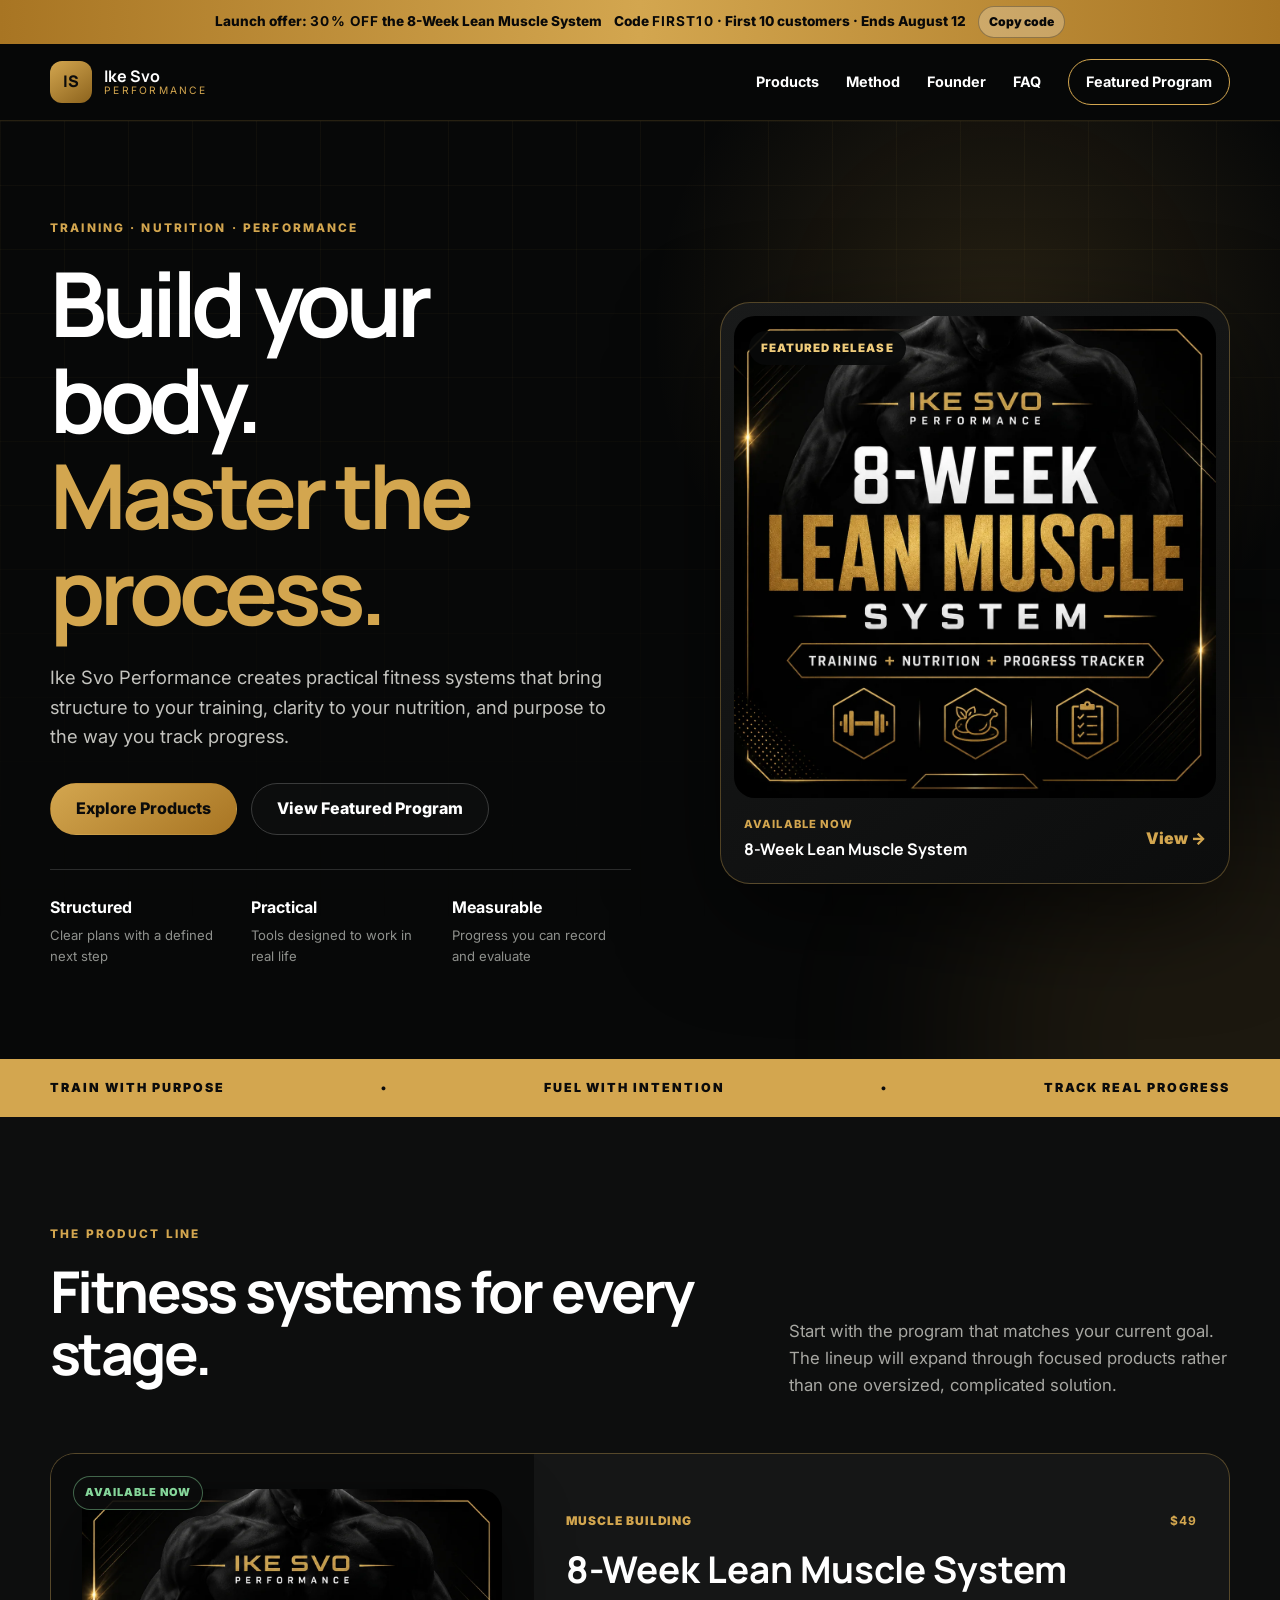
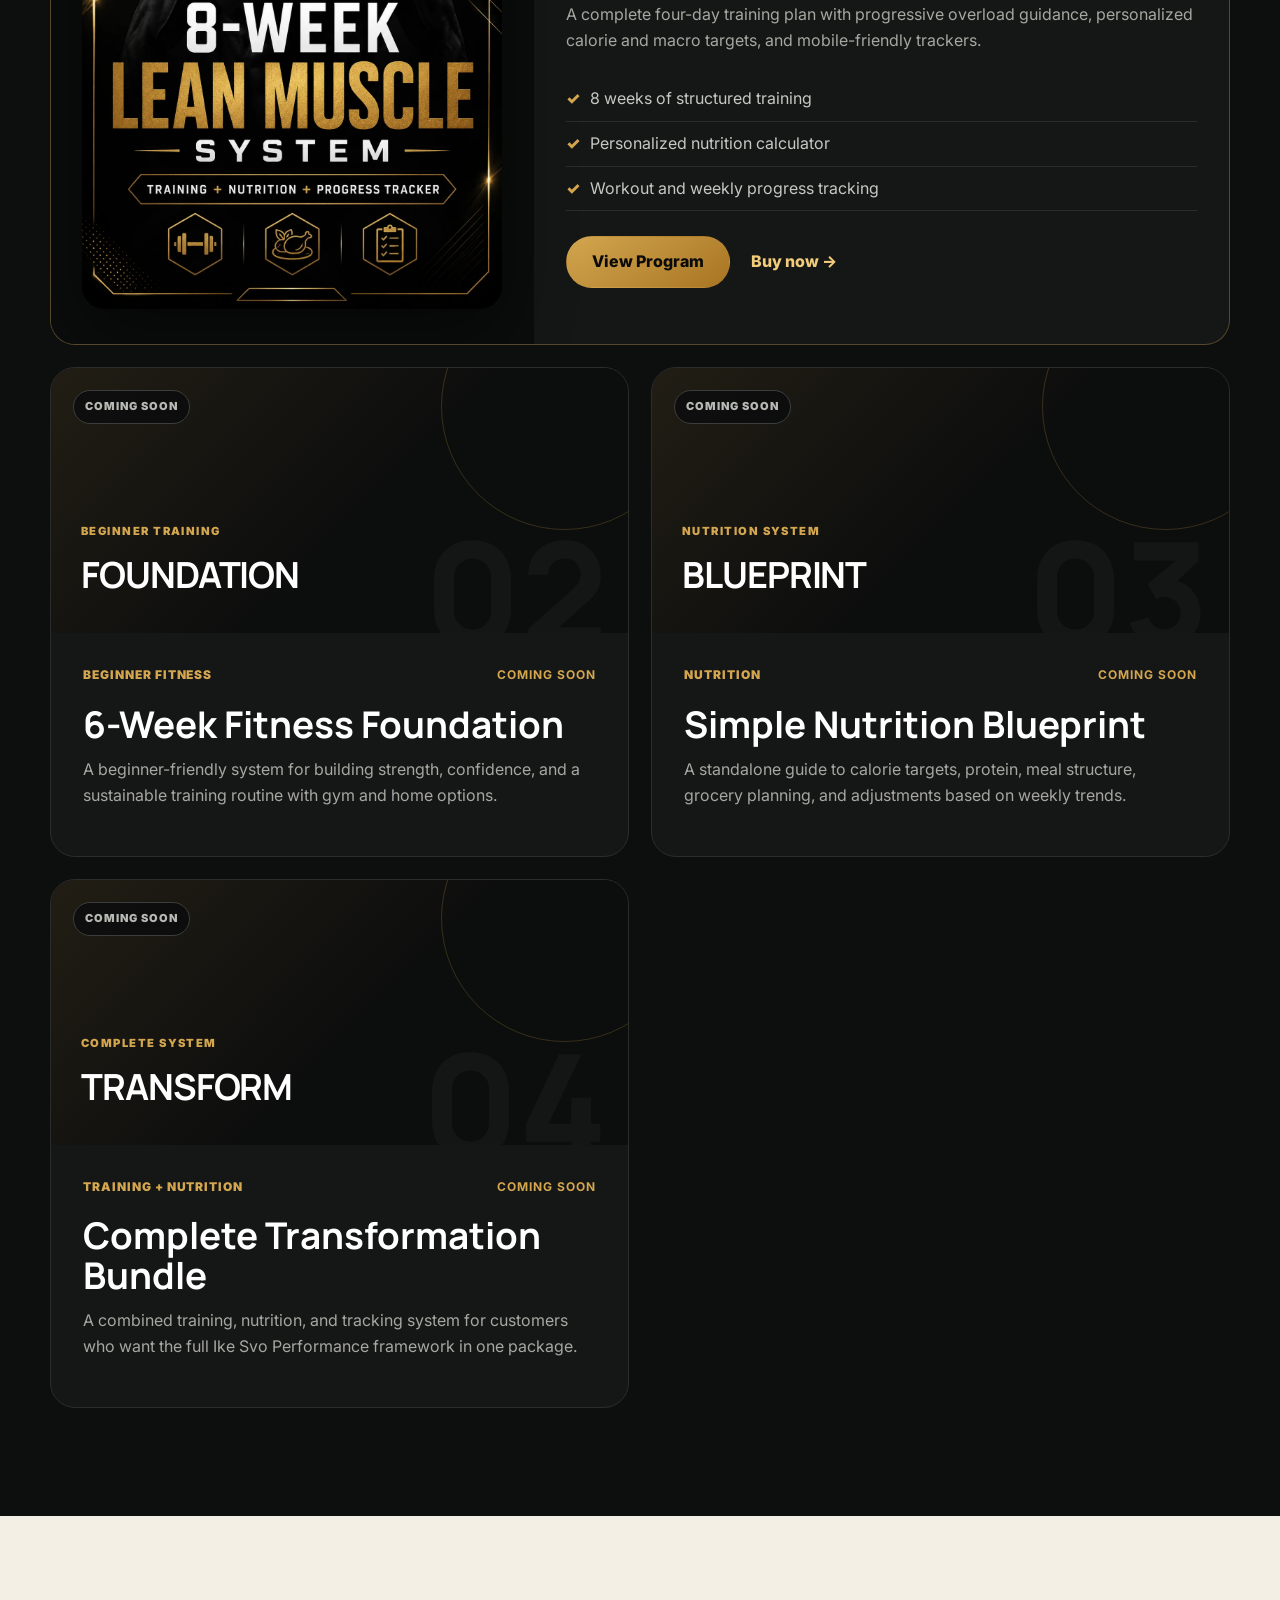
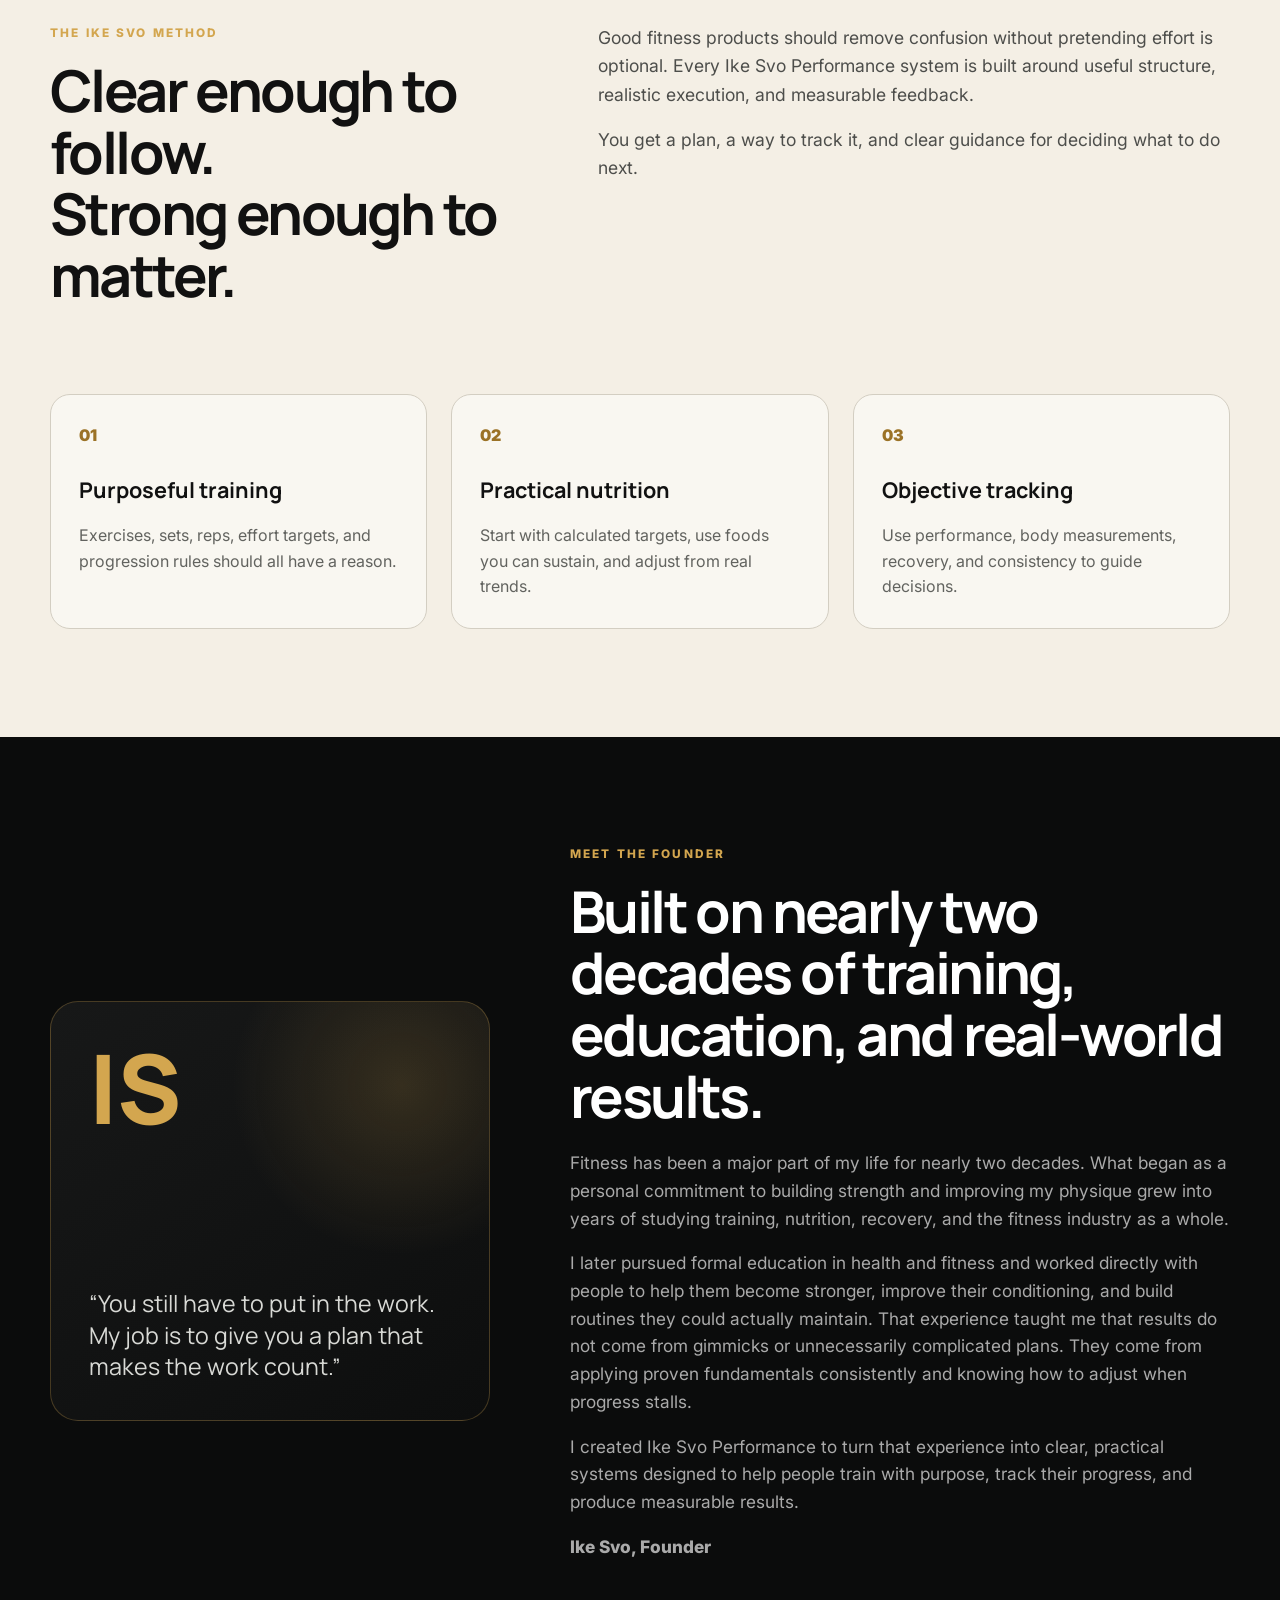
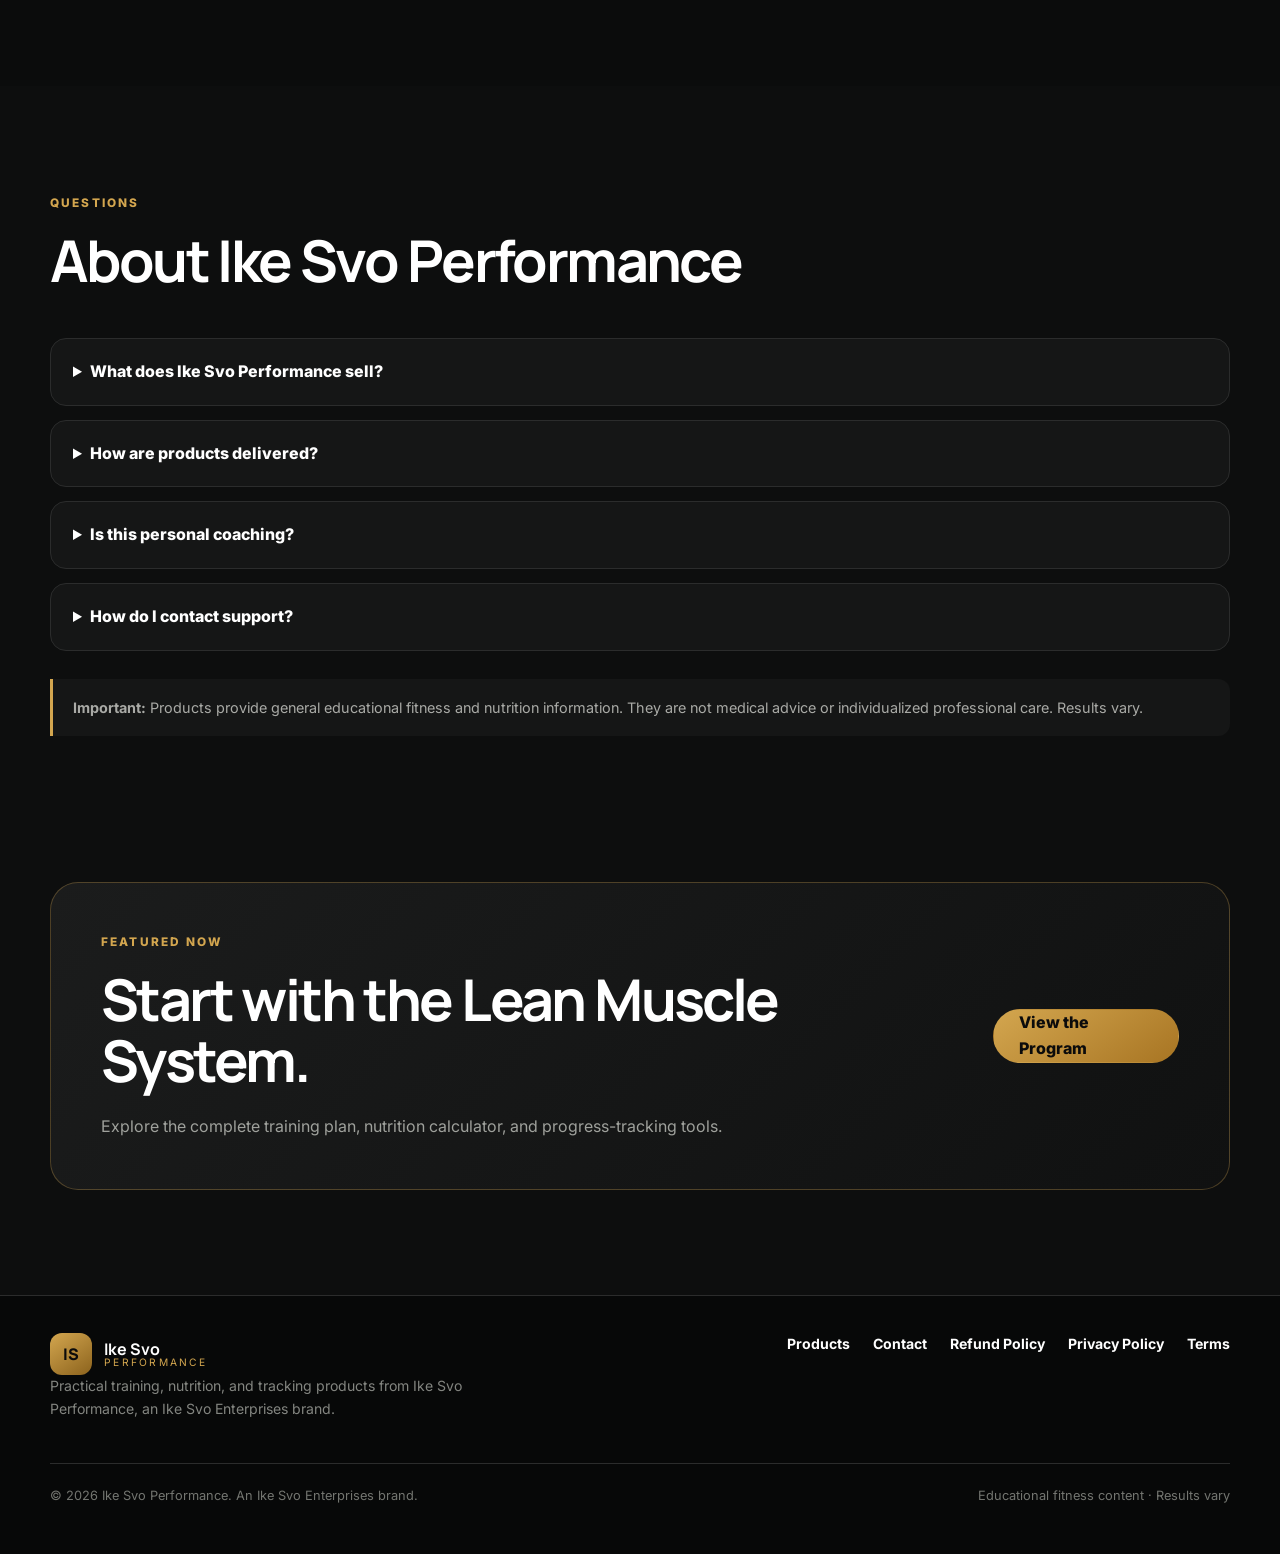
==== brand-home.html @ b80d32e5 "Fix brand homepage routing" ====
<!DOCTYPE html>
<html lang="en">
<head>
  <meta charset="UTF-8">
  <meta name="viewport" content="width=device-width, initial-scale=1.0">
  <meta name="description" content="Ike Svo Performance creates clear, practical fitness systems for training, nutrition, and measurable progress.">
  <title>Ike Svo Performance | Training, Nutrition & Progress Systems</title>
  <link rel="preconnect" href="https://fonts.googleapis.com">
  <link rel="preconnect" href="https://fonts.gstatic.com" crossorigin>
  <link href="https://fonts.googleapis.com/css2?family=Inter:wght@400;500;600;700;800&family=Manrope:wght@600;700;800&display=swap" rel="stylesheet">
  <link rel="stylesheet" href="styles.css">
</head>
<body>
  <div class="launch-bar">
    <div class="container launch-inner">
      <span>Launch offer: <strong>30% OFF</strong> the 8-Week Lean Muscle System</span>
      <span>Code <strong>FIRST10</strong> · First 10 customers · Ends August 12</span>
      <button class="copy-code" data-copy-code="FIRST10" type="button">Copy code</button>
    </div>
  </div>

  <header class="site-header">
    <div class="container nav-wrap">
      <a class="brand" href="#top" aria-label="Ike Svo Performance home">
        <span class="brand-mark">IS</span>
        <span><strong>Ike Svo</strong><small>PERFORMANCE</small></span>
      </a>
      <button class="menu-toggle" aria-label="Open menu" aria-expanded="false">☰</button>
      <nav class="nav-links">
        <a href="#products">Products</a>
        <a href="#method">Method</a>
        <a href="#founder">Founder</a>
        <a href="#faq">FAQ</a>
        <a class="nav-cta" href="lean-muscle.html">Featured Program</a>
      </nav>
    </div>
  </header>

  <main id="top">
    <section class="brand-hero">
      <div class="hero-grid-bg"></div>
      <div class="container brand-hero-grid">
        <div class="brand-hero-copy">
          <div class="eyebrow">Training · Nutrition · Performance</div>
          <h1>Build your body.<br><span>Master the process.</span></h1>
          <p class="hero-text">
            Ike Svo Performance creates practical fitness systems that bring structure to your
            training, clarity to your nutrition, and purpose to the way you track progress.
          </p>
          <div class="hero-actions">
            <a class="button button-gold" href="#products">Explore Products</a>
            <a class="button button-outline" href="lean-muscle.html">View Featured Program</a>
          </div>
          <div class="brand-values">
            <div><strong>Structured</strong><span>Clear plans with a defined next step</span></div>
            <div><strong>Practical</strong><span>Tools designed to work in real life</span></div>
            <div><strong>Measurable</strong><span>Progress you can record and evaluate</span></div>
          </div>
        </div>

        <a class="featured-visual" href="lean-muscle.html" aria-label="View the 8-Week Lean Muscle System">
          <div class="featured-label">Featured release</div>
          <img src="product-cover.webp" alt="8-Week Lean Muscle System product cover">
          <div class="featured-visual-footer">
            <div>
              <small>Available now</small>
              <strong>8-Week Lean Muscle System</strong>
            </div>
            <span>View →</span>
          </div>
        </a>
      </div>
    </section>

    <section class="ticker" aria-label="Brand focus">
      <div class="container ticker-inner">
        <span>TRAIN WITH PURPOSE</span><span>•</span><span>FUEL WITH INTENTION</span><span>•</span>
        <span>TRACK REAL PROGRESS</span>
      </div>
    </section>

    <section class="section home-products" id="products">
      <div class="container">
        <div class="section-heading home-heading">
          <div>
            <div class="eyebrow">The product line</div>
            <h2>Fitness systems for every stage.</h2>
          </div>
          <p>
            Start with the program that matches your current goal. The lineup will expand through
            focused products rather than one oversized, complicated solution.
          </p>
        </div>

        <div class="store-grid">
          <article class="store-card store-card-featured">
            <div class="store-image-wrap">
              <span class="status-badge available">Available now</span>
              <img src="product-cover.webp" alt="8-Week Lean Muscle System cover">
            </div>
            <div class="store-card-body">
              <div class="store-meta"><span>Muscle building</span><strong>$49</strong></div>
              <h3>8-Week Lean Muscle System</h3>
              <p>
                A complete four-day training plan with progressive overload guidance,
                personalized calorie and macro targets, and mobile-friendly trackers.
              </p>
              <ul class="store-list">
                <li>8 weeks of structured training</li>
                <li>Personalized nutrition calculator</li>
                <li>Workout and weekly progress tracking</li>
              </ul>
              <div class="store-actions">
                <a class="button button-gold" href="lean-muscle.html">View Program</a>
                <a class="text-link" href="https://payhip.com/b/Aejir" target="_blank" rel="noopener">Buy now →</a>
              </div>
            </div>
          </article>

          <article class="store-card">
            <div class="coming-visual">
              <span class="status-badge">Coming soon</span>
              <span class="product-number">02</span>
              <div><small>Beginner training</small><strong>FOUNDATION</strong></div>
            </div>
            <div class="store-card-body">
              <div class="store-meta"><span>Beginner fitness</span><strong>Coming soon</strong></div>
              <h3>6-Week Fitness Foundation</h3>
              <p>
                A beginner-friendly system for building strength, confidence, and a sustainable
                training routine with gym and home options.
              </p>
            </div>
          </article>

          <article class="store-card">
            <div class="coming-visual">
              <span class="status-badge">Coming soon</span>
              <span class="product-number">03</span>
              <div><small>Nutrition system</small><strong>BLUEPRINT</strong></div>
            </div>
            <div class="store-card-body">
              <div class="store-meta"><span>Nutrition</span><strong>Coming soon</strong></div>
              <h3>Simple Nutrition Blueprint</h3>
              <p>
                A standalone guide to calorie targets, protein, meal structure, grocery planning,
                and adjustments based on weekly trends.
              </p>
            </div>
          </article>

          <article class="store-card">
            <div class="coming-visual">
              <span class="status-badge">Coming soon</span>
              <span class="product-number">04</span>
              <div><small>Complete system</small><strong>TRANSFORM</strong></div>
            </div>
            <div class="store-card-body">
              <div class="store-meta"><span>Training + nutrition</span><strong>Coming soon</strong></div>
              <h3>Complete Transformation Bundle</h3>
              <p>
                A combined training, nutrition, and tracking system for customers who want the
                full Ike Svo Performance framework in one package.
              </p>
            </div>
          </article>
        </div>
      </div>
    </section>

    <section class="section home-feature" id="method">
      <div class="container">
        <div class="two-column">
          <div>
            <div class="eyebrow">The Ike Svo method</div>
            <h2>Clear enough to follow.<br>Strong enough to matter.</h2>
          </div>
          <div class="approach-copy">
            <p>
              Good fitness products should remove confusion without pretending effort is optional.
              Every Ike Svo Performance system is built around useful structure, realistic execution,
              and measurable feedback.
            </p>
            <p>
              You get a plan, a way to track it, and clear guidance for deciding what to do next.
            </p>
          </div>
        </div>

        <div class="pillars-grid">
          <article>
            <span>01</span>
            <h3>Purposeful training</h3>
            <p>Exercises, sets, reps, effort targets, and progression rules should all have a reason.</p>
          </article>
          <article>
            <span>02</span>
            <h3>Practical nutrition</h3>
            <p>Start with calculated targets, use foods you can sustain, and adjust from real trends.</p>
          </article>
          <article>
            <span>03</span>
            <h3>Objective tracking</h3>
            <p>Use performance, body measurements, recovery, and consistency to guide decisions.</p>
          </article>
        </div>
      </div>
    </section>

    <section class="section founder-section" id="founder">
      <div class="container founder-grid">
        <div class="founder-card">
          <div class="founder-monogram">IS</div>
          <blockquote>“You still have to put in the work. My job is to give you a plan that makes the work count.”</blockquote>
        </div>
        <div class="founder-copy">
          <div class="eyebrow">Meet the founder</div>
          <h2>Built on nearly two decades of training, education, and real-world results.</h2>
          <p>
            Fitness has been a major part of my life for nearly two decades. What began as a personal
            commitment to building strength and improving my physique grew into years of studying training,
            nutrition, recovery, and the fitness industry as a whole.
          </p>
          <p>
            I later pursued formal education in health and fitness and worked directly with people to help
            them become stronger, improve their conditioning, and build routines they could actually maintain.
            That experience taught me that results do not come from gimmicks or unnecessarily complicated plans.
            They come from applying proven fundamentals consistently and knowing how to adjust when progress stalls.
          </p>
          <p>
            I created Ike Svo Performance to turn that experience into clear, practical systems designed to
            help people train with purpose, track their progress, and produce measurable results.
          </p>
          <p class="founder-signoff">Ike Svo, Founder</p>
        </div>
      </div>
    </section>

    <section class="section faq-section" id="faq">
      <div class="container">
        <div class="section-heading">
          <div class="eyebrow">Questions</div>
          <h2>About Ike Svo Performance</h2>
        </div>
        <div class="faq-list">
          <details>
            <summary>What does Ike Svo Performance sell?</summary>
            <p>Self-guided digital fitness products focused on resistance training, nutrition organization, and progress tracking. The 8-Week Lean Muscle System is the first available release.</p>
          </details>
          <details>
            <summary>How are products delivered?</summary>
            <p>Available products are purchased and delivered digitally through Payhip. Download access appears after checkout and is also sent to the email used for the order.</p>
          </details>
          <details>
            <summary>Is this personal coaching?</summary>
            <p>No. Products are self-guided educational resources and do not include individualized coaching, medical care, physical therapy, or dietetic services.</p>
          </details>
          <details>
            <summary>How do I contact support?</summary>
            <p>Email <a href="mailto:hello@ikesvoenterprises.com">hello@ikesvoenterprises.com</a> and include your order email when asking about a purchase.</p>
          </details>
        </div>
        <div class="disclaimer">
          <strong>Important:</strong> Products provide general educational fitness and nutrition information.
          They are not medical advice or individualized professional care. Results vary.
        </div>
      </div>
    </section>

    <section class="cta-section">
      <div class="container cta-card">
        <div>
          <div class="eyebrow">Featured now</div>
          <h2>Start with the Lean Muscle System.</h2>
          <p>Explore the complete training plan, nutrition calculator, and progress-tracking tools.</p>
        </div>
        <a class="button button-gold" href="lean-muscle.html">View the Program</a>
      </div>
    </section>
  </main>

  <footer>
    <div class="container">
      <div class="footer-top">
        <div>
          <a class="brand" href="#top">
            <span class="brand-mark">IS</span>
            <span><strong>Ike Svo</strong><small>PERFORMANCE</small></span>
          </a>
          <p class="footer-copy">
            Practical training, nutrition, and tracking products from Ike Svo Performance,
            an Ike Svo Enterprises brand.
          </p>
        </div>
        <nav class="footer-links" aria-label="Footer navigation">
          <a href="#products">Products</a>
          <a href="contact.html">Contact</a>
          <a href="refund.html">Refund Policy</a>
          <a href="privacy.html">Privacy Policy</a>
          <a href="terms.html">Terms</a>
        </nav>
      </div>
      <div class="footer-bottom">
        <span>© <span id="year"></span> Ike Svo Performance. An Ike Svo Enterprises brand.</span>
        <span>Educational fitness content · Results vary</span>
      </div>
    </div>
  </footer>

  <div class="toast" role="status" aria-live="polite"></div>
  <script src="script.js"></script>
</body>
</html>
---- styles.css ----
:root {
  --black: #070808;
  --black-soft: #0f1010;
  --card: #151616;
  --card-2: #1a1b1b;
  --gold: #d3a64f;
  --gold-light: #f0cc7b;
  --gold-dark: #9b7226;
  --cream: #f4efe5;
  --white: #ffffff;
  --muted: #a7a7a2;
  --line: #2b2c2c;
  --success: #85d69a;
  --max: 1180px;
}
* { box-sizing: border-box; }
html { scroll-behavior: smooth; }
body {
  margin: 0;
  font-family: "Inter", sans-serif;
  color: var(--white);
  background: var(--black);
  line-height: 1.6;
}
body.menu-open { overflow: hidden; }
a { color: inherit; text-decoration: none; }
img { display: block; max-width: 100%; }
button { font: inherit; }
.container { width: min(calc(100% - 40px), var(--max)); margin: 0 auto; }
.eyebrow {
  margin-bottom: 17px;
  color: var(--gold);
  font-size: .74rem;
  font-weight: 800;
  letter-spacing: .18em;
  text-transform: uppercase;
}
h1, h2, h3 { margin-top: 0; font-family: "Manrope", sans-serif; line-height: 1.07; }
h1 { margin-bottom: 25px; font-size: clamp(3.25rem, 7vw, 6.35rem); letter-spacing: -.06em; }
h1 span, h2 span { color: var(--gold); }
h2 { margin-bottom: 22px; font-size: clamp(2.3rem, 4.5vw, 4.15rem); letter-spacing: -.045em; }
h3 { font-size: 1.35rem; }
p { margin-top: 0; }
.launch-bar {
  position: relative;
  z-index: 120;
  background: linear-gradient(90deg, #a87523, var(--gold), #a87523);
  color: #090909;
}
.launch-inner {
  min-height: 44px;
  display: flex;
  align-items: center;
  justify-content: center;
  gap: 12px;
  text-align: center;
  font-size: .85rem;
  font-weight: 800;
}
.launch-inner strong { letter-spacing: .08em; }
.copy-code {
  padding: 5px 10px;
  border: 1px solid rgba(0,0,0,.3);
  border-radius: 999px;
  background: rgba(255,255,255,.25);
  color: #090909;
  cursor: pointer;
  font-size: .76rem;
  font-weight: 900;
}
.site-header {
  position: sticky;
  top: 0;
  z-index: 110;
  border-bottom: 1px solid rgba(211,166,79,.16);
  background: rgba(7,8,8,.9);
  backdrop-filter: blur(14px);
}
.nav-wrap { min-height: 76px; display: flex; align-items: center; justify-content: space-between; }
.brand { display: flex; align-items: center; gap: 12px; }
.brand-mark {
  width: 42px; height: 42px; display: grid; place-items: center;
  border-radius: 12px;
  background: linear-gradient(145deg, var(--gold), #8c631d);
  color: #0b0b0b;
  font-family: "Manrope", sans-serif;
  font-weight: 800;
}
.brand > span:last-child { display: flex; flex-direction: column; line-height: 1.05; }
.brand strong { font-family: "Manrope", sans-serif; font-size: 1rem; }
.brand small { color: var(--gold); font-size: .64rem; letter-spacing: .22em; }
.nav-links { display: flex; align-items: center; gap: 27px; font-size: .9rem; font-weight: 700; }
.nav-links a:hover { color: var(--gold); }
.nav-cta { padding: 10px 17px; border: 1px solid var(--gold); border-radius: 999px; }
.menu-toggle { display: none; border: 0; background: none; color: #fff; font-size: 1.55rem; cursor: pointer; }
.hero {
  position: relative;
  min-height: 760px;
  padding: 98px 0 92px;
  overflow: hidden;
  display: flex;
  align-items: center;
}
.hero-grid-bg {
  position: absolute; inset: 0;
  background:
    linear-gradient(rgba(211,166,79,.05) 1px, transparent 1px),
    linear-gradient(90deg,rgba(211,166,79,.05) 1px,transparent 1px);
  background-size: 64px 64px;
  mask-image: linear-gradient(to bottom, black, transparent 88%);
}
.hero::after {
  content: "";
  position: absolute;
  width: 520px; height: 520px;
  right: -150px; top: 70px;
  border-radius: 50%;
  background: rgba(211,166,79,.13);
  filter: blur(95px);
}
.hero-grid {
  position: relative; z-index: 2;
  display: grid;
  grid-template-columns: 1.08fr .92fr;
  gap: 72px;
  align-items: center;
}
.hero-text { max-width: 650px; margin-bottom: 31px; color: #c3c3be; font-size: 1.15rem; }
.hero-actions { display: flex; flex-wrap: wrap; gap: 14px; margin-bottom: 34px; }
.button {
  min-height: 52px;
  padding: 0 25px;
  display: inline-flex; align-items: center; justify-content: center;
  border: 1px solid transparent;
  border-radius: 999px;
  font-weight: 800;
  cursor: pointer;
}
.button-gold { background: linear-gradient(145deg,var(--gold),#a87523); color: #0b0b0b; }
.button-gold:hover { filter: brightness(1.08); }
.button-outline { border-color: #3a3b3b; background: rgba(255,255,255,.02); color: #fff; }
.offer-note {
  display: flex; flex-wrap: wrap; gap: 10px 17px; align-items: center;
  margin-bottom: 42px;
  color: #d4d4cf;
  font-size: .9rem;
}
.offer-pill {
  padding: 7px 12px;
  border: 1px solid rgba(211,166,79,.4);
  border-radius: 999px;
  color: var(--gold-light);
  font-weight: 800;
}
.hero-proof {
  padding-top: 25px;
  display: grid;
  grid-template-columns: repeat(3,1fr);
  gap: 22px;
  border-top: 1px solid var(--line);
}
.hero-proof strong, .hero-proof span { display: block; }
.hero-proof strong { margin-bottom: 4px; }
.hero-proof span { color: #8f918d; font-size: .82rem; }
.product-cover-wrap {
  position: relative;
  width: min(100%, 530px);
  margin-left: auto;
}
.product-cover {
  width: 100%;
  border: 1px solid rgba(211,166,79,.3);
  border-radius: 29px;
  box-shadow: 0 35px 95px rgba(0,0,0,.55);
}
.cover-price {
  position: absolute;
  right: -14px;
  bottom: 24px;
  min-width: 142px;
  padding: 14px 17px;
  border: 1px solid var(--gold);
  border-radius: 18px;
  background: rgba(12,13,13,.95);
  box-shadow: 0 16px 40px rgba(0,0,0,.4);
}
.cover-price small, .cover-price strong { display: block; }
.cover-price small { color: #9a9c97; font-size: .72rem; }
.cover-price strong { color: var(--gold); font-size: 1.65rem; }
.ticker { background: var(--gold); color: #0b0b0b; }
.ticker-inner {
  min-height: 58px;
  display: flex; align-items: center; justify-content: space-between;
  font-size: .78rem; font-weight: 900; letter-spacing: .16em;
}
.section { padding: 108px 0; }
.section-heading { max-width: 740px; margin-bottom: 47px; }
.section-heading p { color: var(--muted); font-size: 1.05rem; }
.product-section { background: #0d0e0e; }
.product-layout {
  display: grid;
  grid-template-columns: .78fr 1.22fr;
  gap: 50px;
  align-items: start;
}
.product-summary {
  position: sticky;
  top: 150px;
  padding: 29px;
  border: 1px solid rgba(211,166,79,.32);
  border-radius: 24px;
  background: linear-gradient(155deg,#191a1a,#0d0e0e);
}
.product-summary h2 { font-size: 2.45rem; }
.product-summary p { color: #aaa; }
.price-block { display: flex; align-items: end; justify-content: space-between; gap: 15px; margin: 27px 0; }
.price-block small, .price-block strong { display: block; }
.price-block small { color: #8f918d; }
.price-block strong { color: var(--gold); font-size: 2.35rem; }
.discount-note {
  margin-bottom: 20px;
  padding: 12px 14px;
  border-left: 3px solid var(--gold);
  border-radius: 0 10px 10px 0;
  background: #1c1a13;
  color: #e4d4ac;
  font-size: .88rem;
}
.purchase-details {
  margin: 25px 0 0;
  padding: 0;
  list-style: none;
}
.purchase-details li {
  padding: 11px 0;
  border-bottom: 1px solid var(--line);
  color: #cacbc7;
}
.purchase-details li::before { content: "✓"; margin-right: 10px; color: var(--gold); font-weight: 900; }
.previews { display: grid; gap: 20px; }
.preview-card {
  overflow: hidden;
  border: 1px solid var(--line);
  border-radius: 22px;
  background: var(--card);
}
.preview-image {
  width: 100%;
  background: #fff;
}
.preview-copy { padding: 24px; }
.preview-copy h3 { margin-bottom: 10px; }
.preview-copy p { margin-bottom: 0; color: var(--muted); }
.included-grid { margin-top: 23px; display: grid; grid-template-columns: repeat(2,1fr); gap: 18px; }
.included-card {
  min-height: 175px;
  padding: 24px;
  border: 1px solid var(--line);
  border-radius: 20px;
  background: #151616;
}
.included-card span {
  display: inline-grid; place-items: center;
  width: 38px; height: 38px;
  margin-bottom: 24px;
  border-radius: 11px;
  background: #2b2416;
  color: var(--gold);
  font-weight: 900;
}
.included-card p { color: #9ea09b; font-size: .94rem; }
.approach-section { background: var(--cream); color: #111; }
.two-column { display: grid; grid-template-columns: .85fr 1.15fr; gap: 80px; }
.approach-copy { color: #4d4e4b; font-size: 1.1rem; }
.principles-grid { margin-top: 60px; display: grid; grid-template-columns: repeat(4,1fr); gap: 24px; }
.principles-grid article { padding-top: 20px; border-top: 2px solid #171717; }
.principles-grid span { display: block; margin-bottom: 31px; color: var(--gold-dark); font-weight: 900; }
.principles-grid p { color: #64645f; }
.founder-section { background: #0b0c0c; }
.founder-grid { display: grid; grid-template-columns: .8fr 1.2fr; gap: 80px; align-items: center; }
.founder-card {
  min-height: 420px;
  padding: 38px;
  display: flex; flex-direction: column; justify-content: space-between;
  border: 1px solid rgba(211,166,79,.28);
  border-radius: 28px;
  background:
    radial-gradient(circle at 80% 20%, rgba(211,166,79,.18), transparent 35%),
    linear-gradient(145deg,#171818,#0d0e0e);
}
.founder-monogram { color: var(--gold); font-family: "Manrope"; font-size: 6rem; font-weight: 800; line-height: 1; }
.founder-card blockquote { margin: 0; color: #d8d9d5; font-family: "Manrope"; font-size: 1.45rem; line-height: 1.35; }
.founder-copy p { color: #aaa; font-size: 1.08rem; }
.founder-signoff { color: var(--gold-light); font-weight: 800; }
.coming-section { background: #101111; }
.coming-grid { display: grid; grid-template-columns: repeat(2,1fr); gap: 18px; }
.coming-card {
  padding: 27px;
  border: 1px solid var(--line);
  border-radius: 22px;
  background: #151616;
}
.coming-card .tag { color: var(--gold); font-size: .76rem; font-weight: 800; letter-spacing: .1em; text-transform: uppercase; }
.coming-card p { color: var(--muted); }
.faq-section { background: #0d0e0e; }
.faq-list { display: grid; gap: 14px; }
details {
  padding: 20px 22px;
  border: 1px solid var(--line);
  border-radius: 16px;
  background: #151616;
}
summary { cursor: pointer; font-weight: 800; }
details p { margin-bottom: 0; color: #a8aaa5; }
.disclaimer {
  margin-top: 28px;
  padding: 17px 20px;
  border-left: 3px solid var(--gold);
  border-radius: 0 12px 12px 0;
  background: #151616;
  color: #a9aaa6;
  font-size: .9rem;
}
.cta-section { padding: 38px 0 105px; background: #0d0e0e; }
.cta-card {
  padding: 50px;
  display: flex; align-items: center; justify-content: space-between; gap: 40px;
  border: 1px solid rgba(211,166,79,.3);
  border-radius: 28px;
  background: linear-gradient(135deg,#1b1c1c,#101111);
}
.cta-card p { margin-bottom: 0; color: #9fa19c; }
footer { padding: 37px 0 48px; border-top: 1px solid var(--line); }
.footer-top { display: flex; justify-content: space-between; gap: 35px; }
.footer-copy { max-width: 430px; color: #838580; font-size: .88rem; }
.footer-links { display: flex; flex-wrap: wrap; gap: 15px 23px; align-content: flex-start; font-size: .88rem; font-weight: 700; }
.footer-links a:hover { color: var(--gold); }
.footer-bottom {
  margin-top: 28px;
  padding-top: 22px;
  display: flex; justify-content: space-between; gap: 20px;
  border-top: 1px solid var(--line);
  color: #737570;
  font-size: .8rem;
}
.toast {
  position: fixed; z-index: 300;
  left: 50%; bottom: 25px;
  padding: 11px 17px;
  transform: translate(-50%, 20px);
  border: 1px solid var(--gold);
  border-radius: 999px;
  background: #111;
  color: #fff;
  opacity: 0;
  pointer-events: none;
  transition: .2s ease;
}
.toast.show { transform: translate(-50%,0); opacity: 1; }

/* Legal and contact pages */
.policy-main { min-height: 75vh; padding: 85px 0 105px; background: #0c0d0d; }
.policy-shell { width: min(calc(100% - 40px), 860px); margin: 0 auto; }
.policy-card {
  padding: 45px;
  border: 1px solid var(--line);
  border-radius: 25px;
  background: #151616;
}
.policy-card h1 { font-size: clamp(2.6rem,6vw,4.5rem); }
.policy-card h2 { margin-top: 38px; font-size: 1.55rem; letter-spacing: -.02em; }
.policy-card p, .policy-card li { color: #b2b4af; }
.policy-card a { color: var(--gold-light); text-decoration: underline; text-underline-offset: 3px; }
.policy-card ul { padding-left: 20px; }
.policy-meta { margin-bottom: 35px; color: #82847f; font-size: .86rem; }
.contact-box {
  margin-top: 25px;
  padding: 24px;
  border: 1px solid rgba(211,166,79,.3);
  border-radius: 18px;
  background: #1a1812;
}
.contact-box strong, .contact-box a { display: block; }
.contact-box a { margin-top: 6px; font-size: 1.15rem; }

@media (max-width: 940px) {
  .menu-toggle { display: block; }
  .nav-links {
    display: none;
    position: fixed; left: 0; right: 0; top: 120px;
    padding: 25px 20px 32px;
    flex-direction: column; align-items: flex-start;
    border-bottom: 1px solid var(--line);
    background: #0b0c0c;
  }
  .nav-links.open { display: flex; }
  .hero-grid, .product-layout, .two-column, .founder-grid { grid-template-columns: 1fr; }
  .product-cover-wrap { margin: 0 auto; }
  .product-summary { position: static; }
  .principles-grid { grid-template-columns: repeat(2,1fr); }
}
@media (max-width: 650px) {
  .container, .policy-shell { width: min(calc(100% - 28px), var(--max)); }
  .launch-inner { min-height: 50px; flex-wrap: wrap; gap: 4px 9px; padding: 7px 0; font-size: .76rem; }
  .nav-links { top: 126px; }
  .hero { min-height: auto; padding: 68px 0 73px; }
  h1 { font-size: 3.35rem; }
  .hero-proof, .included-grid, .principles-grid, .coming-grid { grid-template-columns: 1fr; }
  .cover-price { right: 8px; bottom: 12px; }
  .ticker-inner { justify-content: center; flex-wrap: wrap; gap: 10px; padding: 14px 0; }
  .section { padding: 80px 0; }
  .cta-card, .footer-top, .footer-bottom { flex-direction: column; align-items: flex-start; }
  .cta-card { padding: 35px 24px; }
  .policy-card { padding: 29px 22px; }
  .footer-links { gap: 12px 17px; }
}

.simple-nav { display: flex; align-items: center; gap: 18px; font-size: .9rem; font-weight: 700; }
.simple-nav a:hover { color: var(--gold); }
.simple-nav .nav-cta { border: 1px solid var(--gold); }
@media (max-width: 650px) {
  .simple-nav { gap: 10px; font-size: .78rem; }
  .simple-nav .nav-cta { padding: 8px 11px; }
}


/* Brand homepage */
.brand-hero {
  position: relative;
  min-height: 760px;
  padding: 98px 0 92px;
  display: flex;
  align-items: center;
  overflow: hidden;
  background:
    radial-gradient(circle at 78% 22%, rgba(211,166,79,.16), transparent 28%),
    #070808;
}
.brand-hero::after {
  content: "";
  position: absolute;
  width: 560px;
  height: 560px;
  right: -240px;
  bottom: -260px;
  border-radius: 50%;
  background: rgba(211,166,79,.10);
  filter: blur(90px);
}
.brand-hero-grid {
  position: relative;
  z-index: 2;
  display: grid;
  grid-template-columns: 1.05fr .95fr;
  gap: 74px;
  align-items: center;
}
.brand-hero-copy { max-width: 700px; }
.brand-values {
  padding-top: 25px;
  display: grid;
  grid-template-columns: repeat(3, 1fr);
  gap: 22px;
  border-top: 1px solid var(--line);
}
.brand-values strong,
.brand-values span { display: block; }
.brand-values strong { margin-bottom: 5px; }
.brand-values span { color: #8f918d; font-size: .82rem; }

.featured-visual {
  position: relative;
  width: min(100%, 510px);
  margin-left: auto;
  padding: 13px;
  overflow: hidden;
  border: 1px solid rgba(211,166,79,.34);
  border-radius: 30px;
  background: linear-gradient(145deg, #191a1a, #0c0d0d);
  box-shadow: 0 36px 100px rgba(0,0,0,.55);
  transition: transform .22s ease, border-color .22s ease;
}
.featured-visual:hover {
  transform: translateY(-5px);
  border-color: var(--gold);
}
.featured-visual img {
  width: 100%;
  border-radius: 21px;
}
.featured-label {
  position: absolute;
  z-index: 2;
  top: 28px;
  left: 28px;
  padding: 8px 12px;
  border-radius: 999px;
  background: rgba(8,9,9,.92);
  color: var(--gold-light);
  font-size: .72rem;
  font-weight: 900;
  letter-spacing: .09em;
  text-transform: uppercase;
}
.featured-visual-footer {
  padding: 18px 10px 8px;
  display: flex;
  align-items: center;
  justify-content: space-between;
  gap: 18px;
}
.featured-visual-footer small,
.featured-visual-footer strong { display: block; }
.featured-visual-footer small {
  margin-bottom: 3px;
  color: var(--gold);
  font-size: .7rem;
  font-weight: 800;
  text-transform: uppercase;
  letter-spacing: .1em;
}
.featured-visual-footer strong {
  font-family: "Manrope", sans-serif;
  font-size: 1rem;
}
.featured-visual-footer > span {
  color: var(--gold);
  font-weight: 900;
}

.home-products { background: #0d0e0e; }
.home-heading {
  max-width: none;
  display: grid;
  grid-template-columns: 1fr .65fr;
  gap: 60px;
  align-items: end;
}
.home-heading p { margin-bottom: 8px; }
.store-grid {
  display: grid;
  grid-template-columns: repeat(2, 1fr);
  gap: 22px;
}
.store-card {
  overflow: hidden;
  border: 1px solid var(--line);
  border-radius: 25px;
  background: #151616;
}
.store-card-featured {
  grid-column: 1 / -1;
  display: grid;
  grid-template-columns: .82fr 1.18fr;
  border-color: rgba(211,166,79,.34);
}
.store-image-wrap {
  position: relative;
  min-height: 490px;
  padding: 28px;
  display: grid;
  place-items: center;
  background:
    radial-gradient(circle at 50% 45%, rgba(211,166,79,.20), transparent 48%),
    #0b0c0c;
}
.store-image-wrap img {
  width: min(100%, 420px);
  border-radius: 22px;
  box-shadow: 0 25px 70px rgba(0,0,0,.48);
}
.status-badge {
  position: absolute;
  top: 22px;
  left: 22px;
  z-index: 2;
  padding: 7px 11px;
  border: 1px solid #3c3d3d;
  border-radius: 999px;
  background: rgba(12,13,13,.9);
  color: #b7b9b4;
  font-size: .69rem;
  font-weight: 900;
  letter-spacing: .09em;
  text-transform: uppercase;
}
.status-badge.available {
  border-color: rgba(133,214,154,.45);
  color: var(--success);
}
.store-card-body {
  padding: 32px;
  display: flex;
  flex-direction: column;
  justify-content: center;
}
.store-card-body h3 {
  margin-bottom: 13px;
  font-size: clamp(1.55rem, 3vw, 2.3rem);
}
.store-card-body p { color: var(--muted); }
.store-meta {
  margin-bottom: 20px;
  display: flex;
  justify-content: space-between;
  gap: 20px;
  color: var(--gold);
  font-size: .75rem;
  font-weight: 900;
  letter-spacing: .08em;
  text-transform: uppercase;
}
.store-list {
  margin: 8px 0 25px;
  padding: 0;
  list-style: none;
}
.store-list li {
  padding: 9px 0;
  border-bottom: 1px solid var(--line);
  color: #c7c8c4;
}
.store-list li::before {
  content: "✓";
  margin-right: 10px;
  color: var(--gold);
  font-weight: 900;
}
.store-actions {
  display: flex;
  align-items: center;
  flex-wrap: wrap;
  gap: 21px;
}
.text-link {
  color: var(--gold-light);
  font-weight: 800;
}
.coming-visual {
  position: relative;
  min-height: 265px;
  padding: 30px;
  display: flex;
  align-items: flex-end;
  overflow: hidden;
  background:
    linear-gradient(135deg, rgba(211,166,79,.11), transparent 55%),
    #0c0d0d;
}
.coming-visual::after {
  content: "";
  position: absolute;
  right: -60px;
  top: -85px;
  width: 245px;
  height: 245px;
  border: 1px solid rgba(211,166,79,.22);
  border-radius: 50%;
}
.coming-visual div {
  position: relative;
  z-index: 2;
}
.coming-visual small,
.coming-visual strong { display: block; }
.coming-visual small {
  color: var(--gold);
  font-size: .7rem;
  font-weight: 900;
  letter-spacing: .13em;
  text-transform: uppercase;
}
.coming-visual strong {
  margin-top: 5px;
  font-family: "Manrope", sans-serif;
  font-size: 2.25rem;
  letter-spacing: -.03em;
}
.product-number {
  position: absolute;
  right: 20px;
  bottom: -30px;
  color: rgba(255,255,255,.035);
  font-family: "Manrope", sans-serif;
  font-size: 9rem;
  font-weight: 800;
  line-height: 1;
}

.home-feature {
  background: var(--cream);
  color: #111;
}
.pillars-grid {
  margin-top: 65px;
  display: grid;
  grid-template-columns: repeat(3, 1fr);
  gap: 24px;
}
.pillars-grid article {
  padding: 28px;
  border: 1px solid #d3cec2;
  border-radius: 20px;
  background: rgba(255,255,255,.45);
}
.pillars-grid span {
  display: block;
  margin-bottom: 30px;
  color: var(--gold-dark);
  font-weight: 900;
}
.pillars-grid p {
  margin-bottom: 0;
  color: #62635f;
}

@media (max-width: 940px) {
  .brand-hero-grid,
  .store-card-featured,
  .home-heading {
    grid-template-columns: 1fr;
  }
  .featured-visual { margin: 0 auto; }
  .store-image-wrap { min-height: 410px; }
}
@media (max-width: 700px) {
  .brand-hero { min-height: auto; padding: 70px 0 78px; }
  .brand-values,
  .store-grid,
  .pillars-grid {
    grid-template-columns: 1fr;
  }
  .store-card-featured { grid-column: auto; }
  .store-image-wrap { min-height: 330px; padding: 22px; }
  .store-card-body { padding: 25px 22px; }
  .coming-visual { min-height: 220px; }
  .featured-visual-footer { align-items: flex-end; }
}
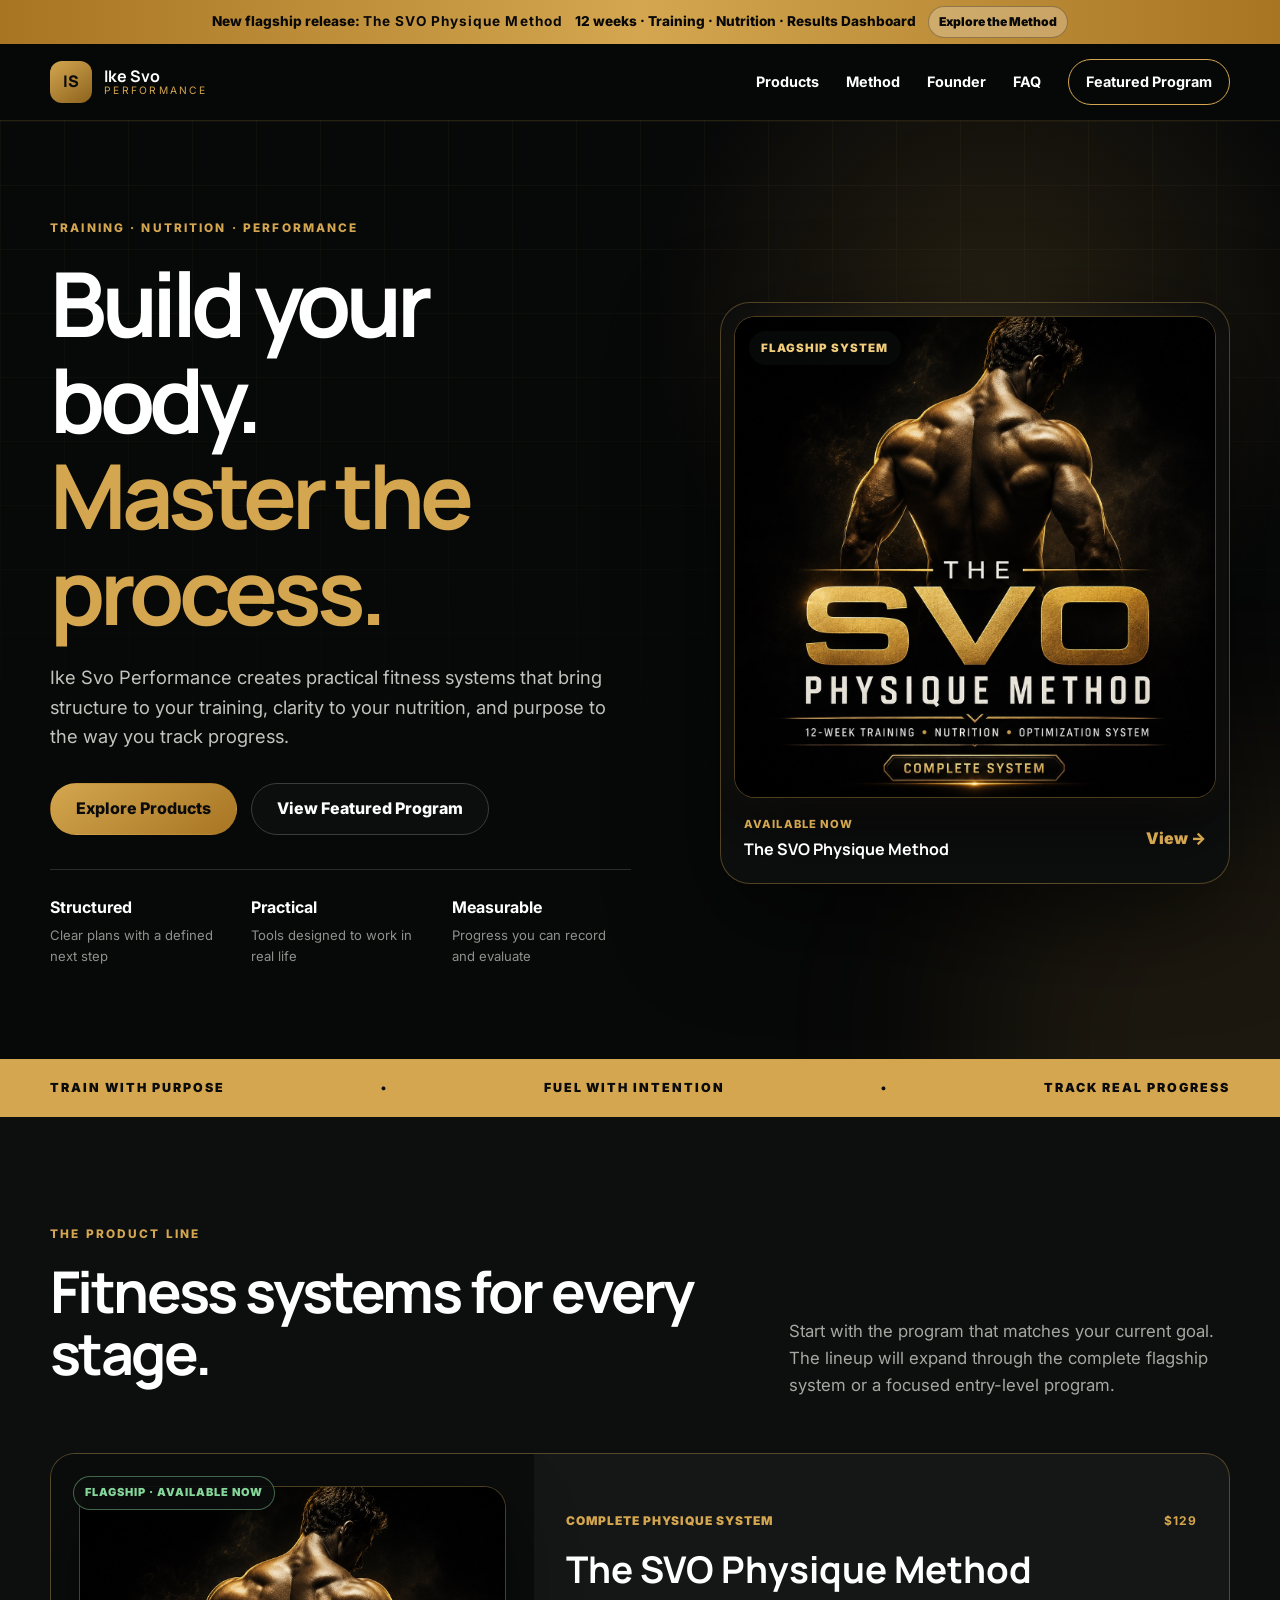
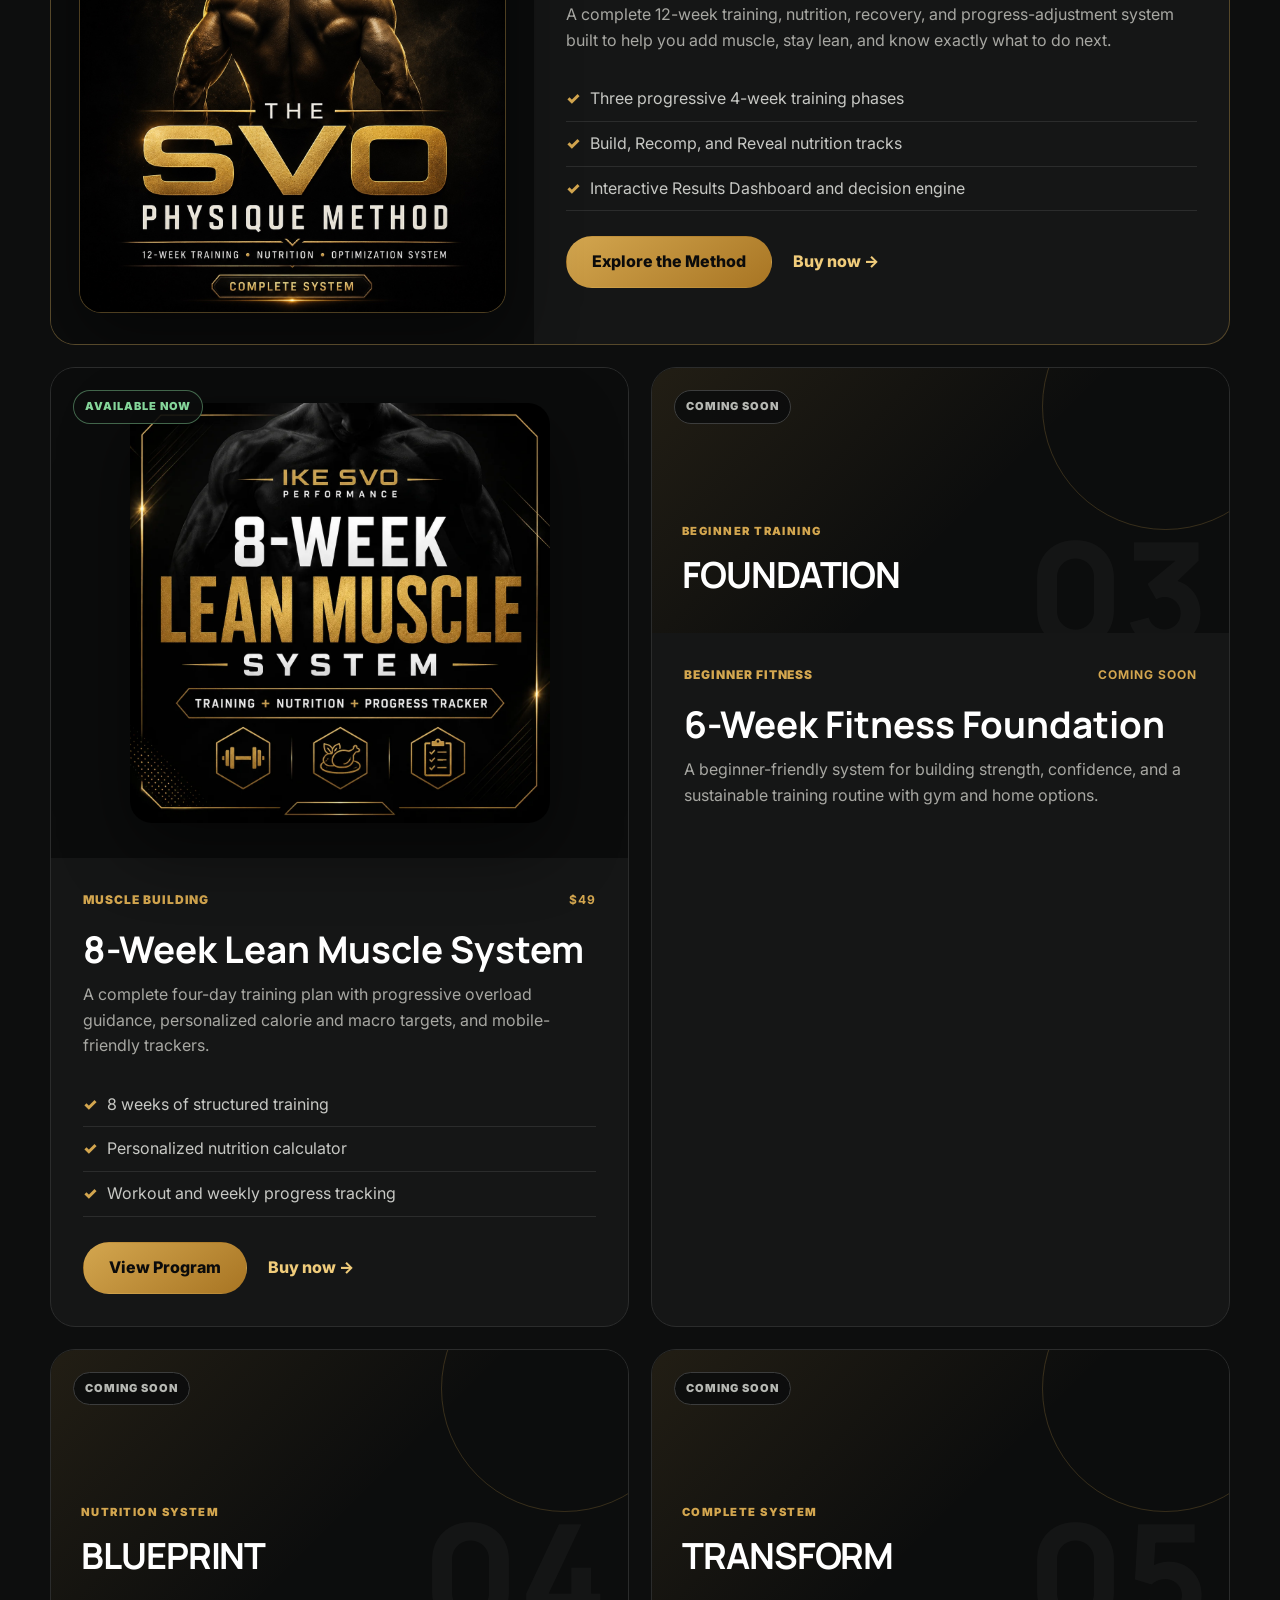
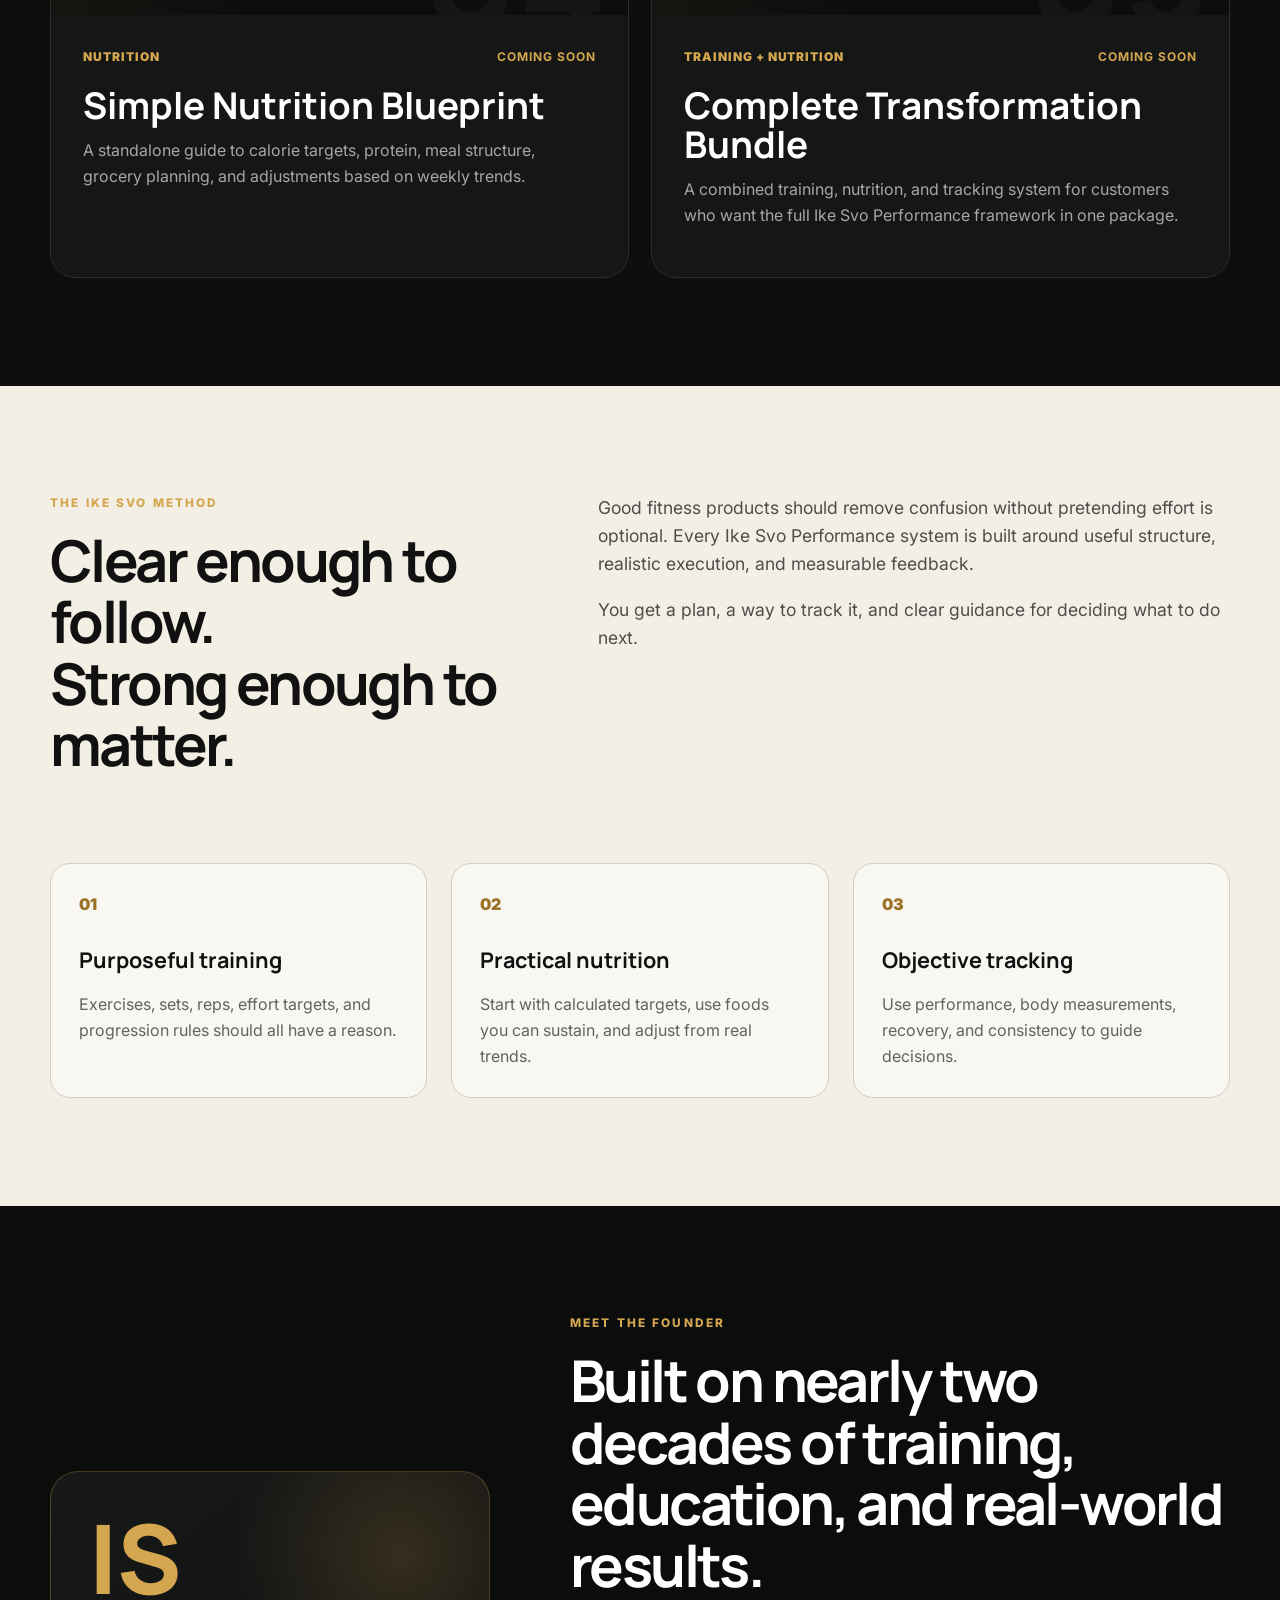
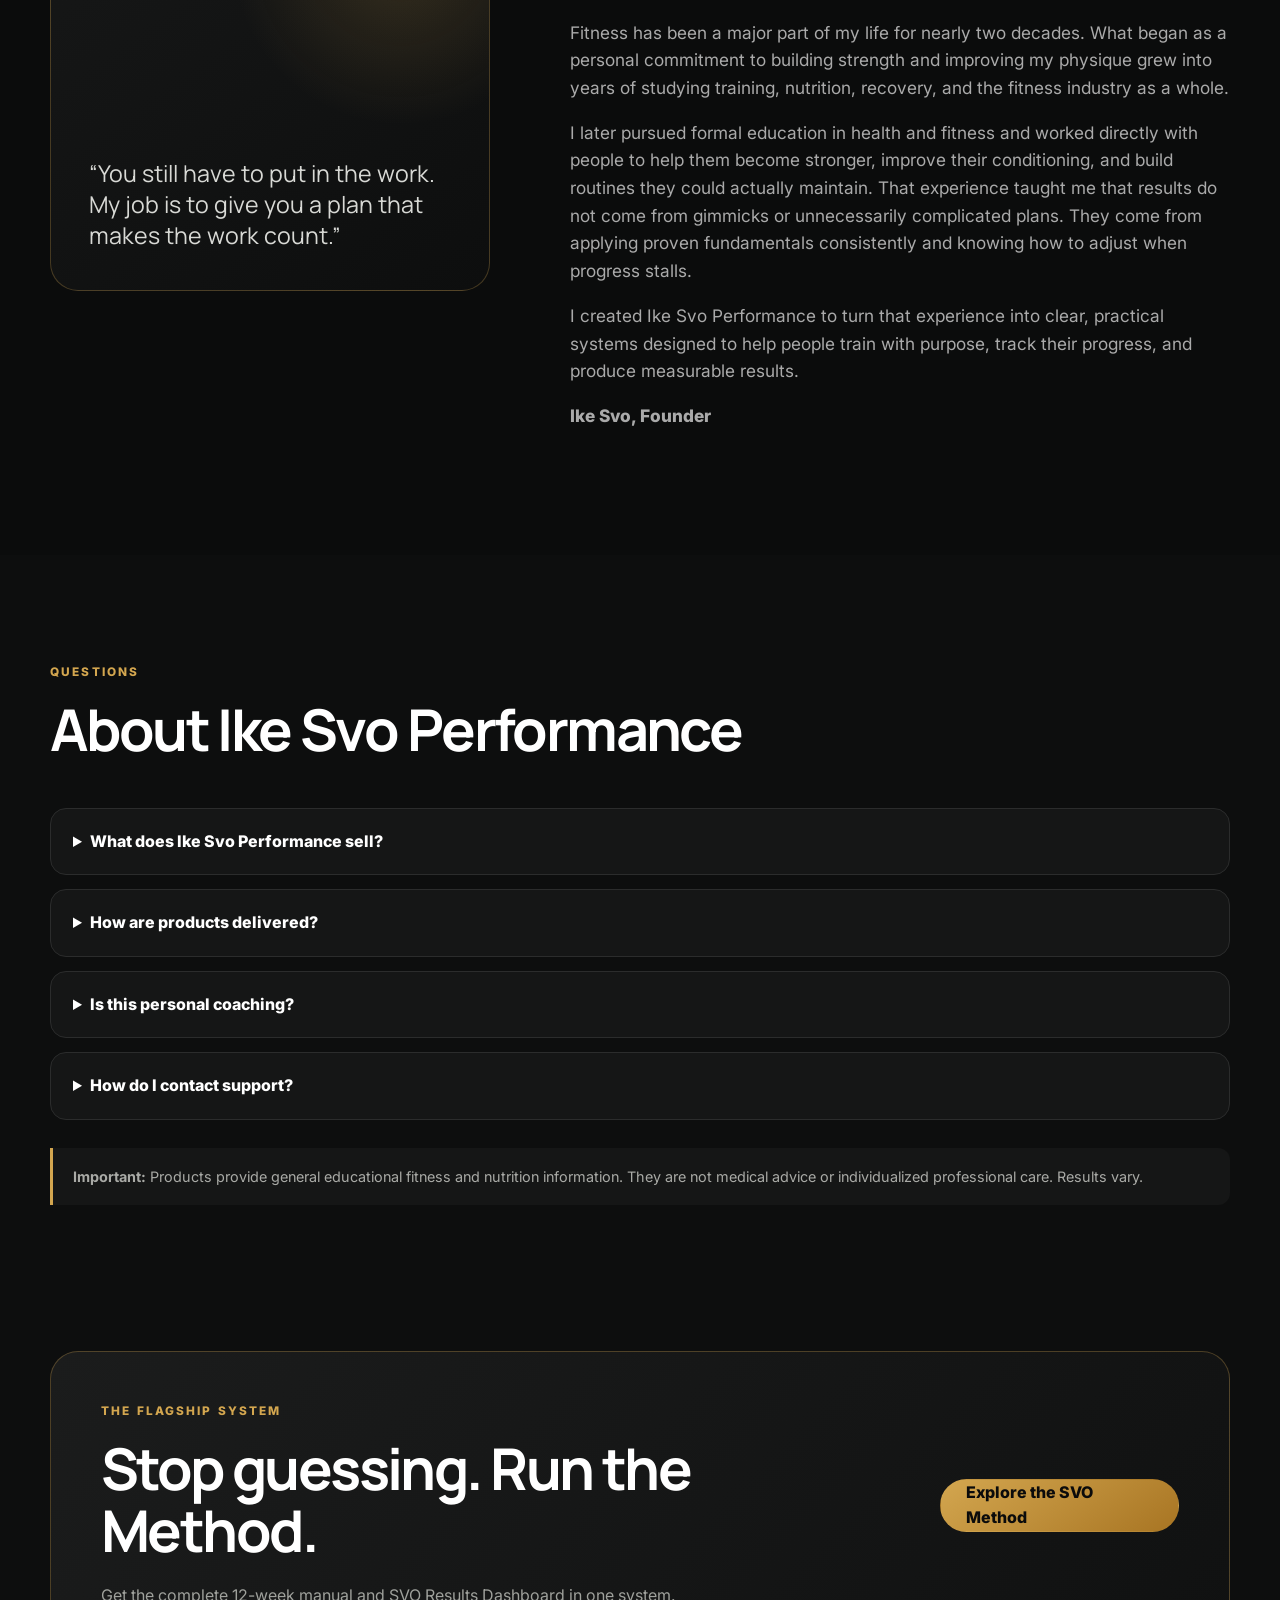
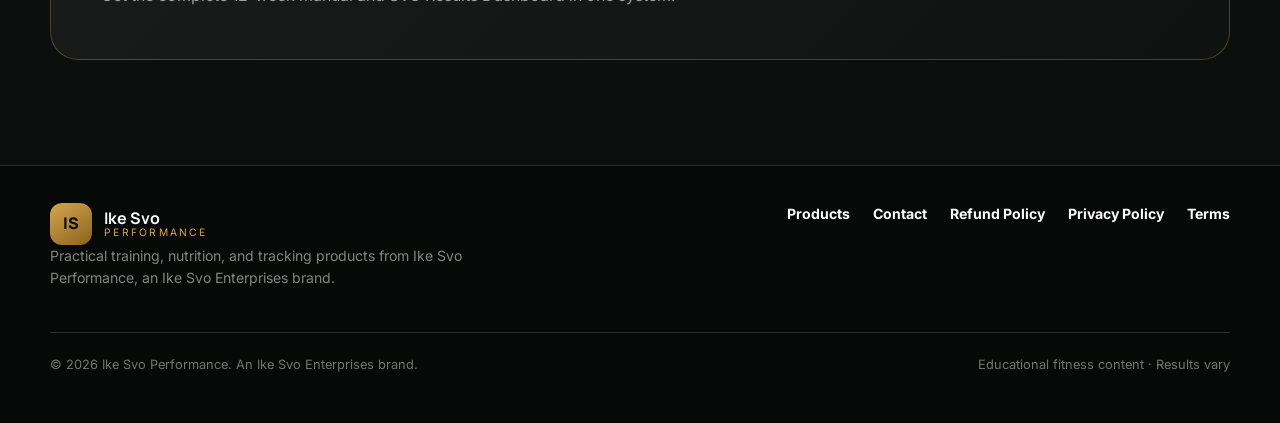
==== commit e8934271: "Launch SVO Physique Method flagship" ====
--- a/brand-home.html
+++ b/brand-home.html
@@ -4,7 +4,16 @@
   <meta charset="UTF-8">
   <meta name="viewport" content="width=device-width, initial-scale=1.0">
   <meta name="description" content="Ike Svo Performance creates clear, practical fitness systems for training, nutrition, and measurable progress.">
-  <title>Ike Svo Performance | Training, Nutrition & Progress Systems</title>
+  <meta property="og:type" content="website">
+  <meta property="og:title" content="Ike Svo Performance | Build Your Body. Master the Process.">
+  <meta property="og:description" content="Explore the 12-week SVO Physique Method: training, nutrition, optimization, and the interactive Results Dashboard in one complete system.">
+  <meta property="og:url" content="https://ike-svo-performance.netlify.app/">
+  <meta property="og:image" content="https://ike-svo-performance.netlify.app/svo-physique-method-cover.jpg">
+  <meta property="og:image:width" content="1254">
+  <meta property="og:image:height" content="1254">
+  <meta property="og:image:alt" content="The SVO Physique Method 12-week complete system cover">
+  <meta name="twitter:card" content="summary_large_image">
+  <title>Ike Svo Performance | Training, Nutrition &amp; Progress Systems</title>
   <link rel="preconnect" href="https://fonts.googleapis.com">
   <link rel="preconnect" href="https://fonts.gstatic.com" crossorigin>
   <link href="https://fonts.googleapis.com/css2?family=Inter:wght@400;500;600;700;800&family=Manrope:wght@600;700;800&display=swap" rel="stylesheet">
@@ -13,9 +22,9 @@
 <body>
   <div class="launch-bar">
     <div class="container launch-inner">
-      <span>Launch offer: <strong>30% OFF</strong> the 8-Week Lean Muscle System</span>
-      <span>Code <strong>FIRST10</strong> · First 10 customers · Ends August 12</span>
-      <button class="copy-code" data-copy-code="FIRST10" type="button">Copy code</button>
+      <span>New flagship release: <strong>The SVO Physique Method</strong></span>
+      <span>12 weeks · Training · Nutrition · Results Dashboard</span>
+      <a class="copy-code" href="svo-physique.html">Explore the Method</a>
     </div>
   </div>
 
@@ -25,13 +34,13 @@
         <span class="brand-mark">IS</span>
         <span><strong>Ike Svo</strong><small>PERFORMANCE</small></span>
       </a>
-      <button class="menu-toggle" aria-label="Open menu" aria-expanded="false">☰</button>
-      <nav class="nav-links">
+      <button class="menu-toggle" type="button" aria-label="Open menu" aria-expanded="false">☰</button>
+      <nav class="nav-links" aria-label="Primary navigation">
         <a href="#products">Products</a>
         <a href="#method">Method</a>
         <a href="#founder">Founder</a>
         <a href="#faq">FAQ</a>
-        <a class="nav-cta" href="lean-muscle.html">Featured Program</a>
+        <a class="nav-cta" href="svo-physique.html">Featured Program</a>
       </nav>
     </div>
   </header>
@@ -49,7 +58,7 @@
           </p>
           <div class="hero-actions">
             <a class="button button-gold" href="#products">Explore Products</a>
-            <a class="button button-outline" href="lean-muscle.html">View Featured Program</a>
+            <a class="button button-outline" href="svo-physique.html">View Featured Program</a>
           </div>
           <div class="brand-values">
             <div><strong>Structured</strong><span>Clear plans with a defined next step</span></div>
@@ -58,13 +67,13 @@
           </div>
         </div>
 
-        <a class="featured-visual" href="lean-muscle.html" aria-label="View the 8-Week Lean Muscle System">
-          <div class="featured-label">Featured release</div>
-          <img src="product-cover.webp" alt="8-Week Lean Muscle System product cover">
+        <a class="featured-visual svo-featured-visual" href="svo-physique.html" aria-label="View the SVO Physique Method">
+          <div class="featured-label">Flagship system</div>
+          <img class="svo-cover-image" src="svo-physique-method-cover.jpg" width="1254" height="1254" alt="The SVO Physique Method 12-week training, nutrition, and optimization system cover" fetchpriority="high" decoding="async">
           <div class="featured-visual-footer">
             <div>
               <small>Available now</small>
-              <strong>8-Week Lean Muscle System</strong>
+              <strong>The SVO Physique Method</strong>
             </div>
             <span>View →</span>
           </div>
@@ -88,12 +97,36 @@
           </div>
           <p>
             Start with the program that matches your current goal. The lineup will expand through
-            focused products rather than one oversized, complicated solution.
+            the complete flagship system or a focused entry-level program.
           </p>
         </div>
 
         <div class="store-grid">
           <article class="store-card store-card-featured">
+            <div class="store-image-wrap svo-store-cover">
+              <span class="status-badge available">Flagship · Available now</span>
+              <img class="svo-cover-image" src="svo-physique-method-cover.jpg" width="1254" height="1254" alt="The SVO Physique Method complete 12-week system cover" loading="lazy" decoding="async">
+            </div>
+            <div class="store-card-body">
+              <div class="store-meta"><span>Complete physique system</span><strong>$129</strong></div>
+              <h3>The SVO Physique Method</h3>
+              <p>
+                A complete 12-week training, nutrition, recovery, and progress-adjustment system
+                built to help you add muscle, stay lean, and know exactly what to do next.
+              </p>
+              <ul class="store-list">
+                <li>Three progressive 4-week training phases</li>
+                <li>Build, Recomp, and Reveal nutrition tracks</li>
+                <li>Interactive Results Dashboard and decision engine</li>
+              </ul>
+              <div class="store-actions">
+                <a class="button button-gold" href="svo-physique.html">Explore the Method</a>
+                <a class="text-link" href="https://payhip.com/b/Nbuw6" target="_blank" rel="noopener">Buy now →</a>
+              </div>
+            </div>
+          </article>
+
+          <article class="store-card">
             <div class="store-image-wrap">
               <span class="status-badge available">Available now</span>
               <img src="product-cover.webp" alt="8-Week Lean Muscle System cover">
@@ -120,7 +153,7 @@
           <article class="store-card">
             <div class="coming-visual">
               <span class="status-badge">Coming soon</span>
-              <span class="product-number">02</span>
+              <span class="product-number">03</span>
               <div><small>Beginner training</small><strong>FOUNDATION</strong></div>
             </div>
             <div class="store-card-body">
@@ -129,22 +162,6 @@
               <p>
                 A beginner-friendly system for building strength, confidence, and a sustainable
                 training routine with gym and home options.
-              </p>
-            </div>
-          </article>
-
-          <article class="store-card">
-            <div class="coming-visual">
-              <span class="status-badge">Coming soon</span>
-              <span class="product-number">03</span>
-              <div><small>Nutrition system</small><strong>BLUEPRINT</strong></div>
-            </div>
-            <div class="store-card-body">
-              <div class="store-meta"><span>Nutrition</span><strong>Coming soon</strong></div>
-              <h3>Simple Nutrition Blueprint</h3>
-              <p>
-                A standalone guide to calorie targets, protein, meal structure, grocery planning,
-                and adjustments based on weekly trends.
               </p>
             </div>
           </article>
@@ -153,6 +170,22 @@
             <div class="coming-visual">
               <span class="status-badge">Coming soon</span>
               <span class="product-number">04</span>
+              <div><small>Nutrition system</small><strong>BLUEPRINT</strong></div>
+            </div>
+            <div class="store-card-body">
+              <div class="store-meta"><span>Nutrition</span><strong>Coming soon</strong></div>
+              <h3>Simple Nutrition Blueprint</h3>
+              <p>
+                A standalone guide to calorie targets, protein, meal structure, grocery planning,
+                and adjustments based on weekly trends.
+              </p>
+            </div>
+          </article>
+
+          <article class="store-card">
+            <div class="coming-visual">
+              <span class="status-badge">Coming soon</span>
+              <span class="product-number">05</span>
               <div><small>Complete system</small><strong>TRANSFORM</strong></div>
             </div>
             <div class="store-card-body">
@@ -245,7 +278,7 @@
         <div class="faq-list">
           <details>
             <summary>What does Ike Svo Performance sell?</summary>
-            <p>Self-guided digital fitness products focused on resistance training, nutrition organization, and progress tracking. The 8-Week Lean Muscle System is the first available release.</p>
+            <p>Self-guided digital fitness products focused on resistance training, nutrition organization, and progress tracking. The SVO Physique Method is the complete flagship system; the 8-Week Lean Muscle System is the focused starter option.</p>
           </details>
           <details>
             <summary>How are products delivered?</summary>
@@ -270,11 +303,11 @@
     <section class="cta-section">
       <div class="container cta-card">
         <div>
-          <div class="eyebrow">Featured now</div>
-          <h2>Start with the Lean Muscle System.</h2>
-          <p>Explore the complete training plan, nutrition calculator, and progress-tracking tools.</p>
-        </div>
-        <a class="button button-gold" href="lean-muscle.html">View the Program</a>
+          <div class="eyebrow">The flagship system</div>
+          <h2>Stop guessing. Run the Method.</h2>
+          <p>Get the complete 12-week manual and SVO Results Dashboard in one system.</p>
+        </div>
+        <a class="button button-gold" href="svo-physique.html">Explore the SVO Method</a>
       </div>
     </section>
   </main>
--- a/styles.css
+++ b/styles.css
@@ -736,3 +736,97 @@
   .coming-visual { min-height: 220px; }
   .featured-visual-footer { align-items: flex-end; }
 }
+
+/* SVO flagship product */
+.flagship-image-wrap { background: radial-gradient(circle at 50% 55%, rgba(211,166,79,.15), transparent 58%), #0b0c0c; }
+.starter-image-wrap { min-height: 330px; }
+
+/* Flagship sales page */
+.method-hero { min-height: 780px; padding: 88px 0; display: flex; align-items: center; position: relative; overflow: hidden; }
+.method-hero-grid { position: relative; z-index: 2; display: grid; grid-template-columns: 1.05fr .95fr; gap: 72px; align-items: center; }
+.method-hero h1 { font-size: clamp(3.5rem,7vw,6.6rem); }
+.hero-labels { display: flex; flex-wrap: wrap; gap: 9px; margin: 0 0 30px; }
+.hero-labels span { padding: 7px 11px; border: 1px solid #343535; border-radius: 999px; color: #bfc0bc; font-size: .76rem; font-weight: 700; }
+.microcopy { color: #868883; font-size: .78rem; }
+.method-strip { padding: 25px 0; border-block: 1px solid rgba(211,166,79,.24); background: #101111; }
+.method-strip-grid { display: grid; grid-template-columns: repeat(4,1fr); gap: 20px; }
+.method-strip strong,.method-strip span { display: block; }
+.method-strip strong { color: var(--gold); font-size: 1.45rem; }
+.method-strip span { color: #9b9d98; font-size: .78rem; }
+.method-dark { background: #0d0e0e; }
+.method-light { background: var(--cream); color: #111; }
+.method-intro { max-width: 820px; }
+.method-intro>p { color: var(--muted); font-size: 1.12rem; }
+.method-light .method-intro>p { color: #585954; }
+.phase-grid,.deliverable-grid,.audience-grid { display: grid; grid-template-columns: repeat(3,1fr); gap: 20px; margin-top: 45px; }
+.phase-card,.deliverable-card,.audience-card { padding: 28px; border: 1px solid var(--line); border-radius: 20px; background: #151616; }
+.method-light .phase-card { border-color: #d7d1c4; background: rgba(255,255,255,.58); }
+.phase-number { color: var(--gold-dark); font-weight: 900; letter-spacing: .12em; }
+.phase-card h3,.deliverable-card h3,.audience-card h3 { margin: 26px 0 11px; }
+.phase-card p,.deliverable-card p,.audience-card p { margin: 0; color: #9ea09b; }
+.method-light .phase-card p { color: #656660; }
+.deliverable-card { min-height: 230px; }
+.deliverable-card>span { color: var(--gold); font-size: .75rem; font-weight: 900; letter-spacing: .14em; }
+.density-feature { display: grid; grid-template-columns: .9fr 1.1fr; gap: 58px; align-items: center; }
+.density-box { padding: 34px; border: 1px solid rgba(211,166,79,.32); border-radius: 24px; background: linear-gradient(145deg,#1a1915,#101111); }
+.density-box ol { margin: 0; padding-left: 22px; color: #c4c5c1; }
+.density-box li { padding: 7px 0; }
+.svo-featured-visual { background: radial-gradient(circle at 50% 18%, rgba(211,166,79,.18), transparent 45%), #0d0e0e; }
+.svo-cover-image {
+  width: 100%;
+  height: auto;
+  aspect-ratio: 1;
+  object-fit: cover;
+  border: 1px solid rgba(211,166,79,.34);
+  border-radius: 22px;
+  background: #080808;
+  box-shadow: 0 28px 72px rgba(0,0,0,.52), 0 0 38px rgba(211,166,79,.08);
+}
+.store-image-wrap .svo-cover-image { width: min(100%, 460px); }
+.method-cover-image {
+  width: min(100%, 520px);
+  margin-left: auto;
+  border-radius: 28px;
+  box-shadow: 0 38px 100px rgba(0,0,0,.62), 0 0 48px rgba(211,166,79,.12);
+}
+.svo-store-cover { background: #0b0c0c; }
+.calculator-shell { display: grid; grid-template-columns: .9fr 1.1fr; gap: 35px; margin-top: 44px; }
+.calculator-form,.calculator-results { padding: 30px; border: 1px solid var(--line); border-radius: 24px; background: #151616; }
+.form-grid { display: grid; grid-template-columns: repeat(2,1fr); gap: 17px; }
+.form-field { display: grid; gap: 7px; }
+.form-field.full { grid-column: 1/-1; }
+.form-field label { color: #c5c6c2; font-size: .8rem; font-weight: 800; }
+.form-field input,.form-field select { width: 100%; min-height: 48px; padding: 0 13px; border: 1px solid #3a3b3b; border-radius: 11px; background: #0d0e0e; color: #fff; }
+.calculator-form .button { width: 100%; margin-top: 20px; }
+.results-grid { display: grid; grid-template-columns: repeat(2,1fr); gap: 12px; }
+.result-tile { padding: 18px; border: 1px solid #313232; border-radius: 15px; background: #101111; }
+.result-tile span,.result-tile strong { display: block; }
+.result-tile span { color: #8f918c; font-size: .74rem; text-transform: uppercase; letter-spacing: .09em; }
+.result-tile strong { margin-top: 4px; color: var(--gold-light); font-size: 1.55rem; }
+.result-note { margin: 19px 0 0; color: #979994; font-size: .82rem; }
+.comparison-wrap { overflow-x: auto; margin-top: 38px; }
+.comparison-table { width: 100%; min-width: 680px; border-collapse: collapse; }
+.comparison-table th,.comparison-table td { padding: 16px; border-bottom: 1px solid var(--line); text-align: left; }
+.comparison-table th { color: var(--gold-light); }
+.comparison-table td { color: #b0b2ad; }
+.comparison-table td:first-child { color: #fff; font-weight: 700; }
+.launch-panel { padding: 48px; border: 1px solid rgba(211,166,79,.35); border-radius: 28px; background: radial-gradient(circle at 85% 15%,rgba(211,166,79,.18),transparent 30%),#151616; }
+.launch-panel-grid { display: grid; grid-template-columns: 1.2fr .8fr; gap: 45px; align-items: center; }
+.price-stack small,.price-stack strong { display: block; }
+.price-stack strong { color: var(--gold); font-size: 3rem; }
+.price-stack small { color: #9a9c97; }
+.launch-panel .button { width: 100%; margin-top: 15px; }
+
+@media (max-width: 940px) {
+  .method-hero-grid,.density-feature,.calculator-shell,.launch-panel-grid { grid-template-columns: 1fr; }
+  .method-cover-image { margin: 0 auto; }
+  .phase-grid,.deliverable-grid,.audience-grid { grid-template-columns: repeat(2,1fr); }
+}
+@media (max-width: 650px) {
+  .method-hero { min-height: auto; padding: 65px 0 76px; }
+  .method-hero h1 { font-size: 3.45rem; }
+  .method-strip-grid,.phase-grid,.deliverable-grid,.audience-grid,.form-grid,.results-grid { grid-template-columns: 1fr; }
+  .method-strip-grid { grid-template-columns: repeat(2,1fr); }
+  .form-field.full { grid-column: auto; }
+  .launch-panel { padding: 34px 23px; }
+}
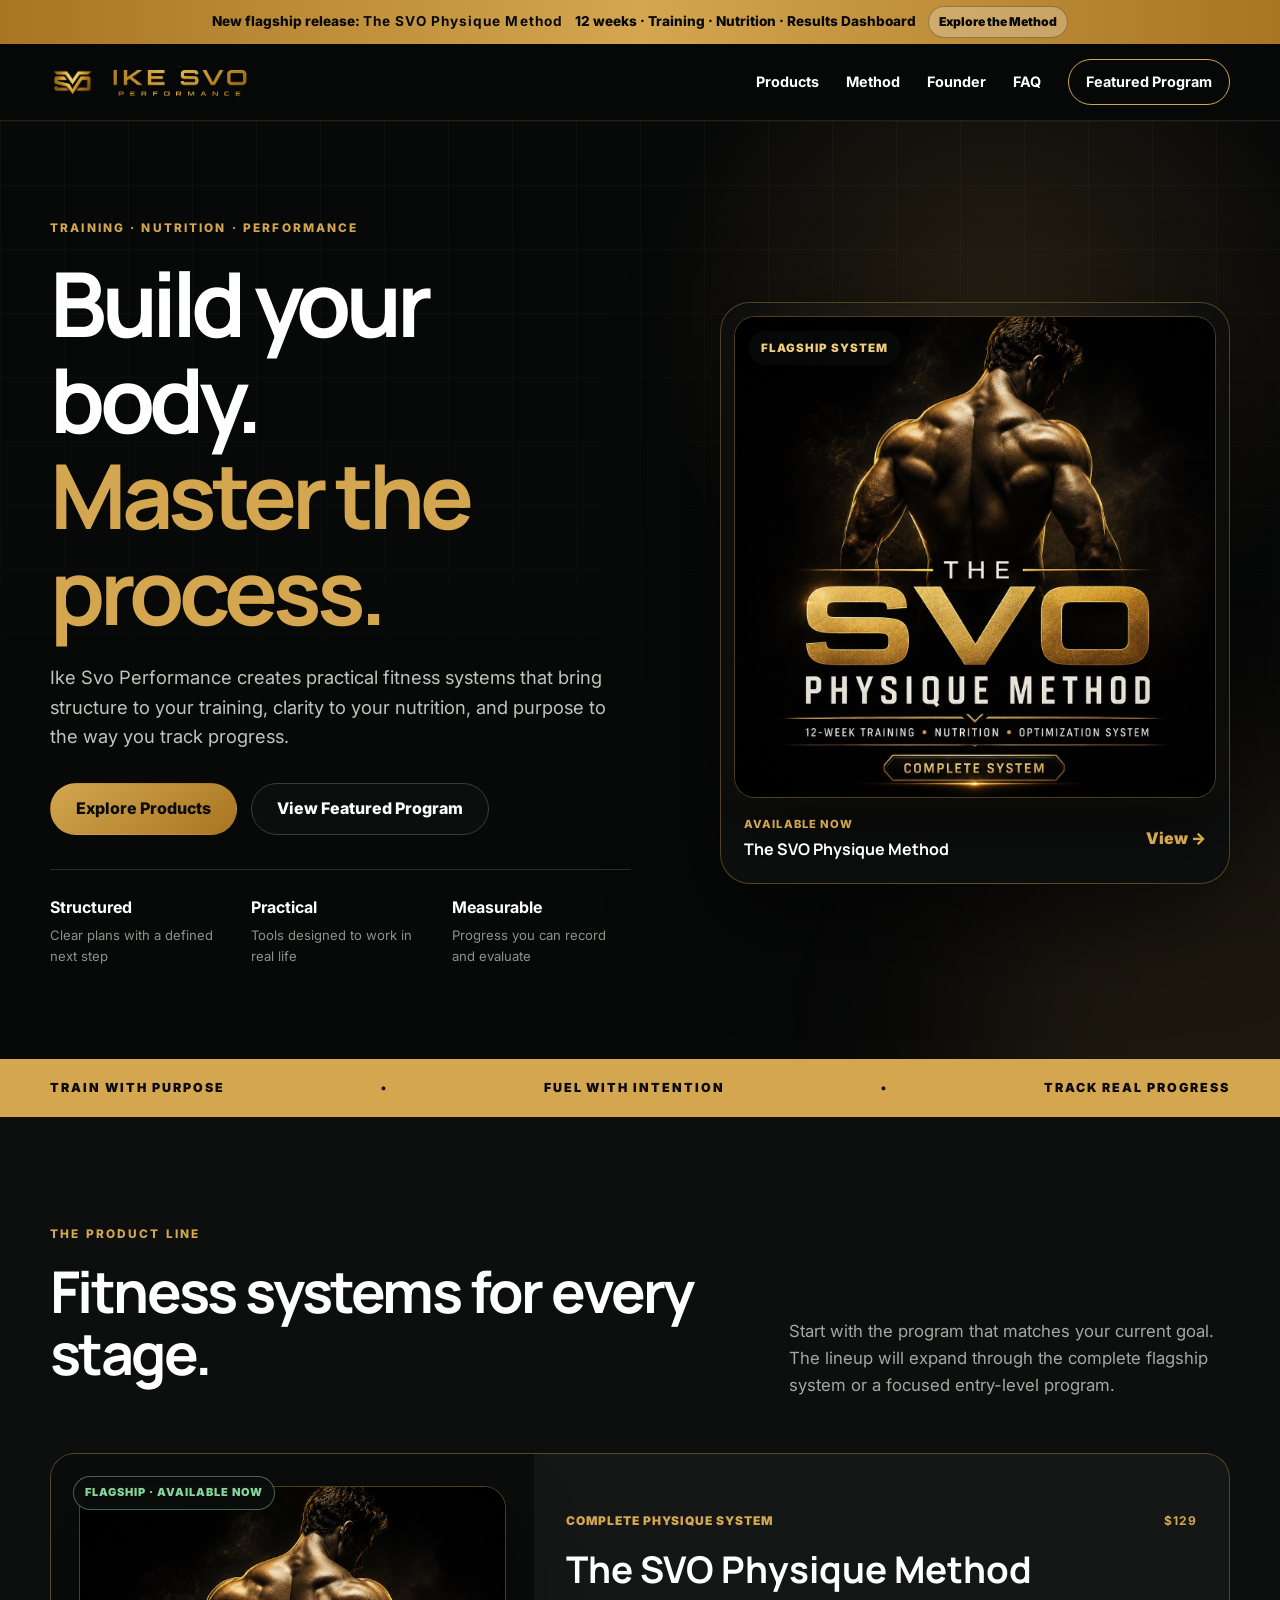
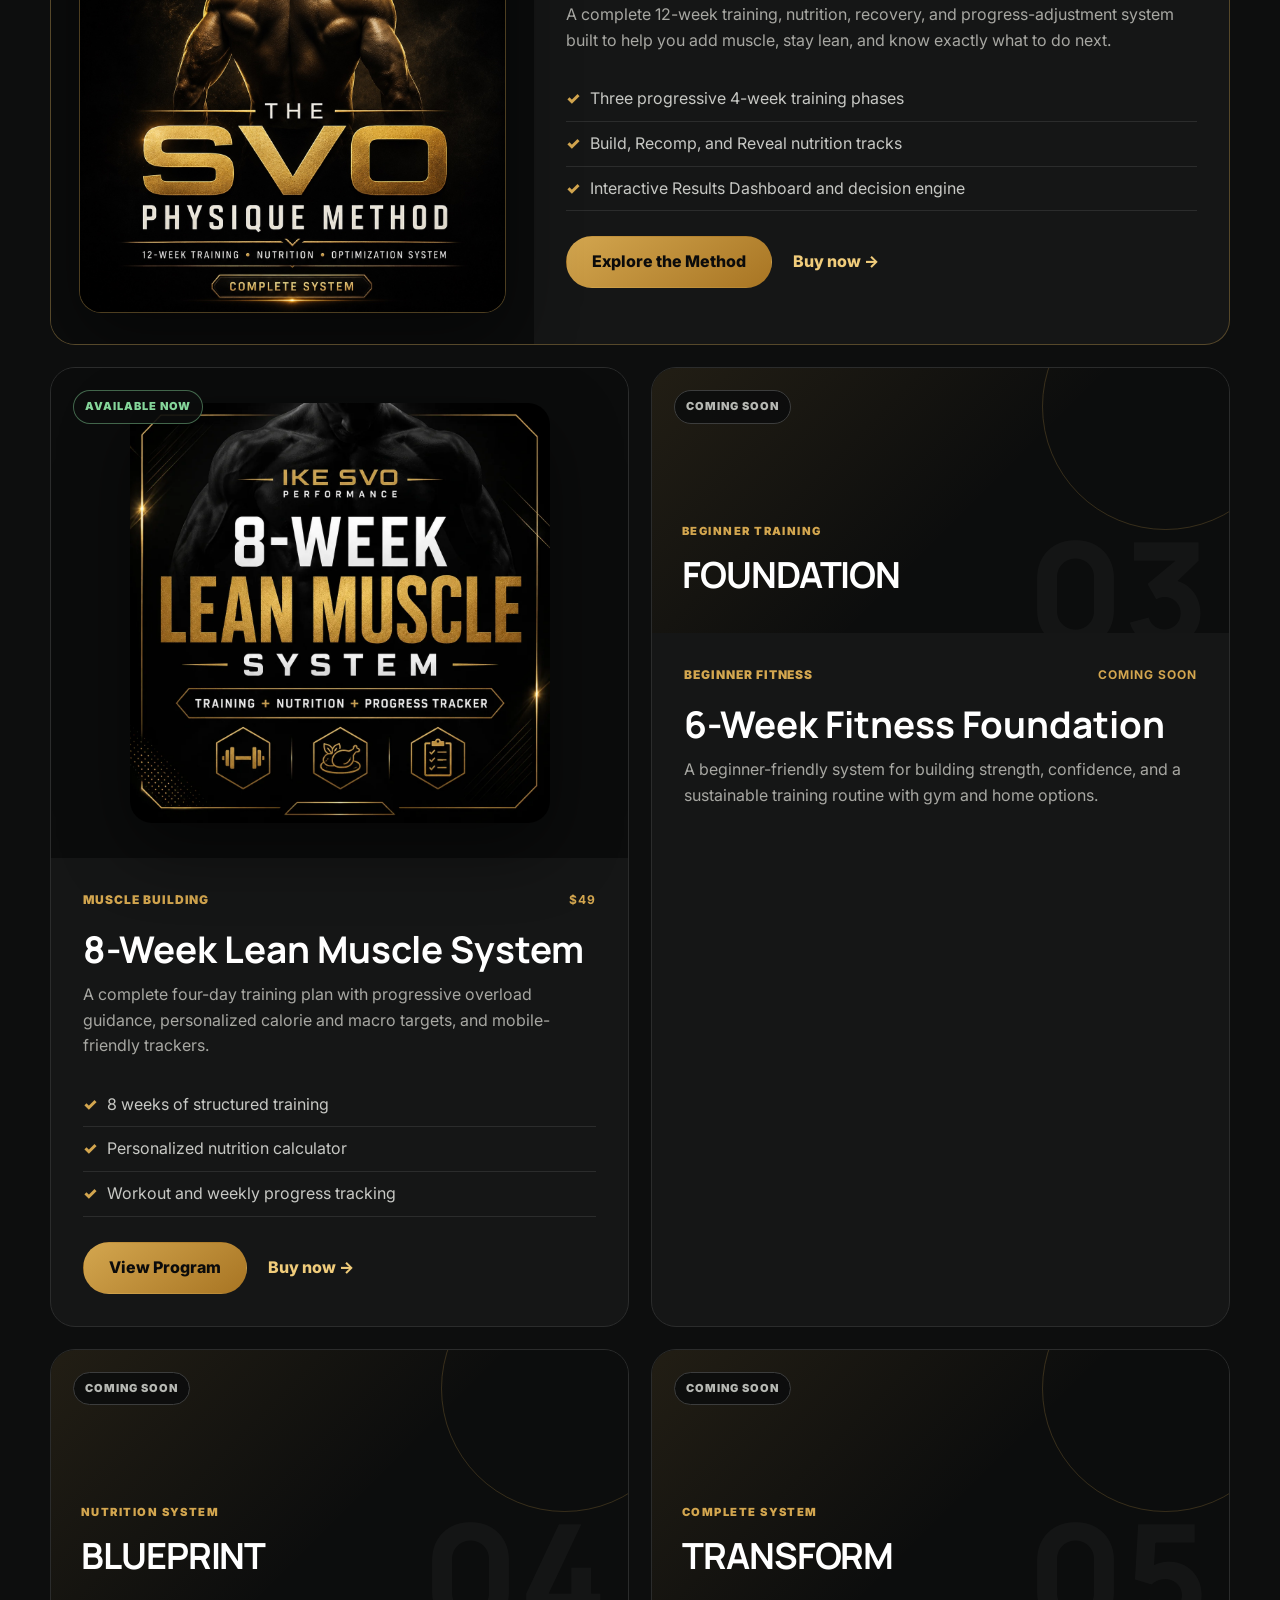
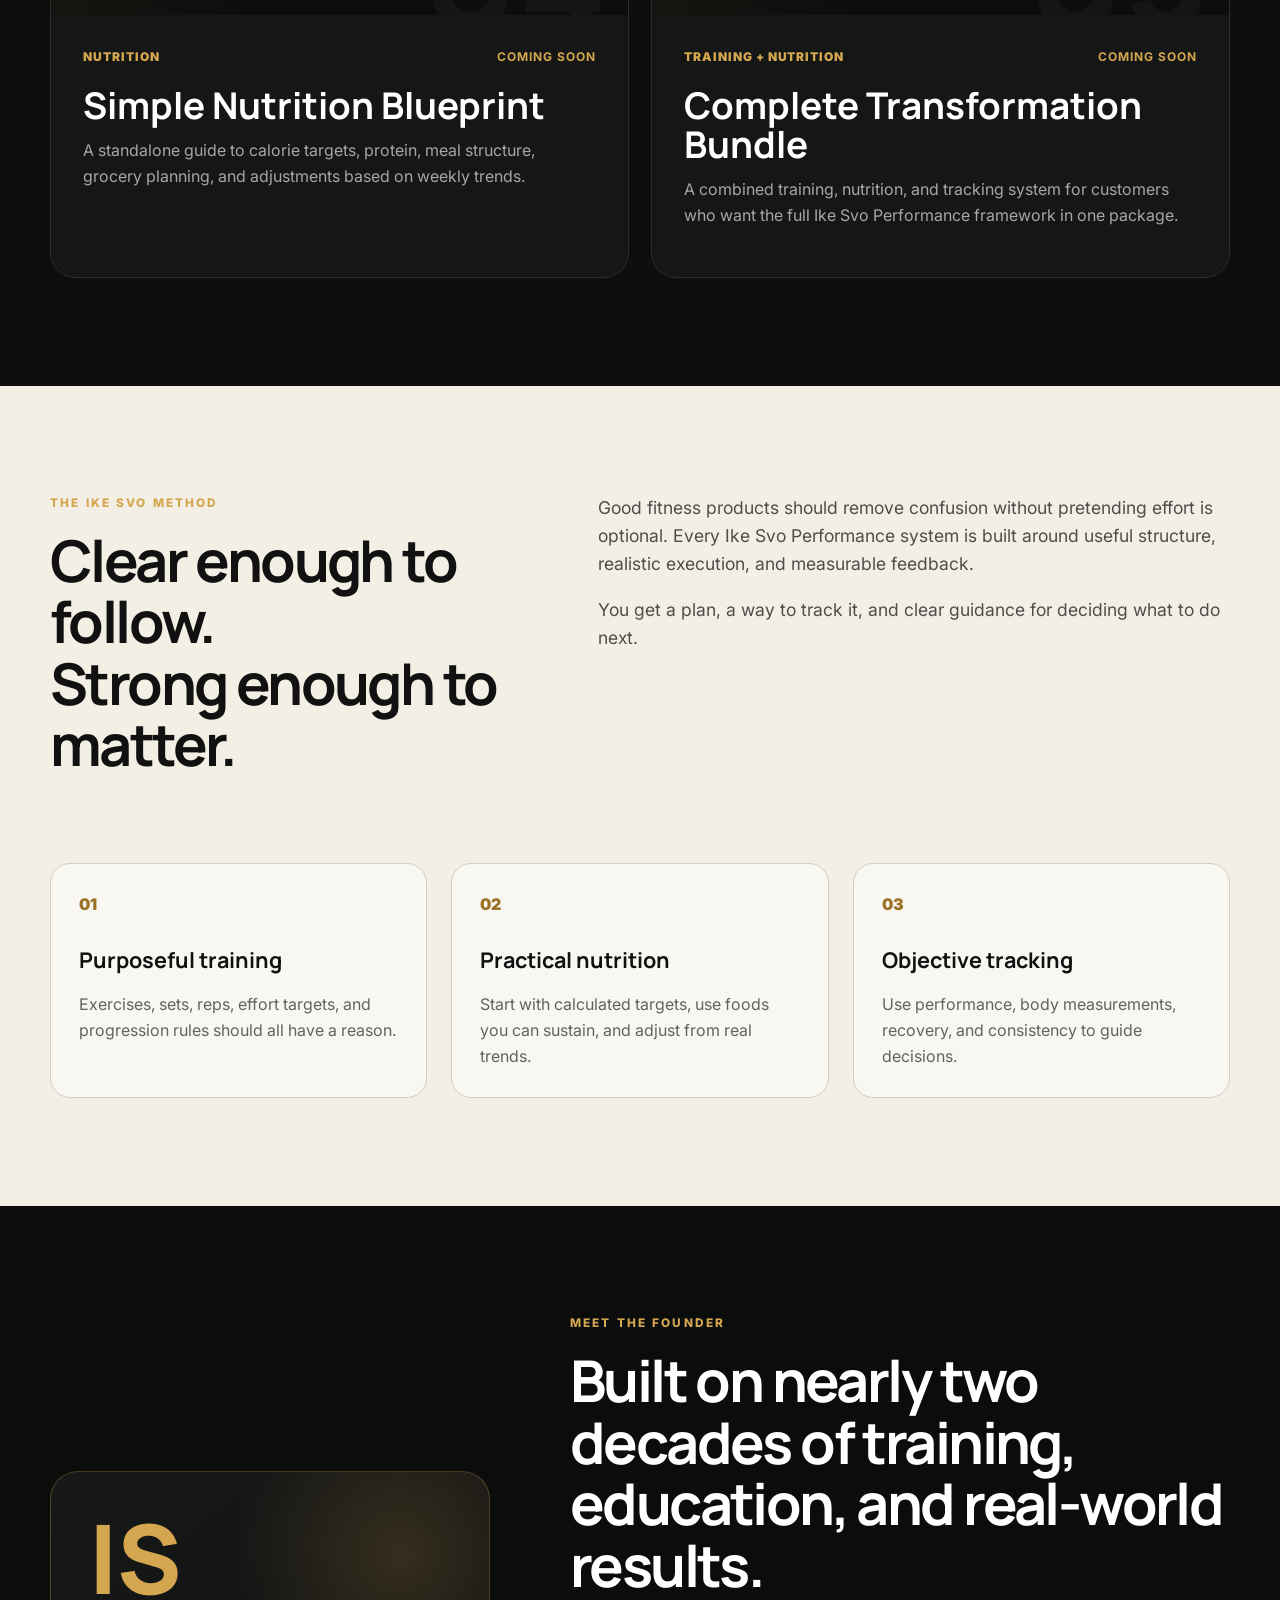
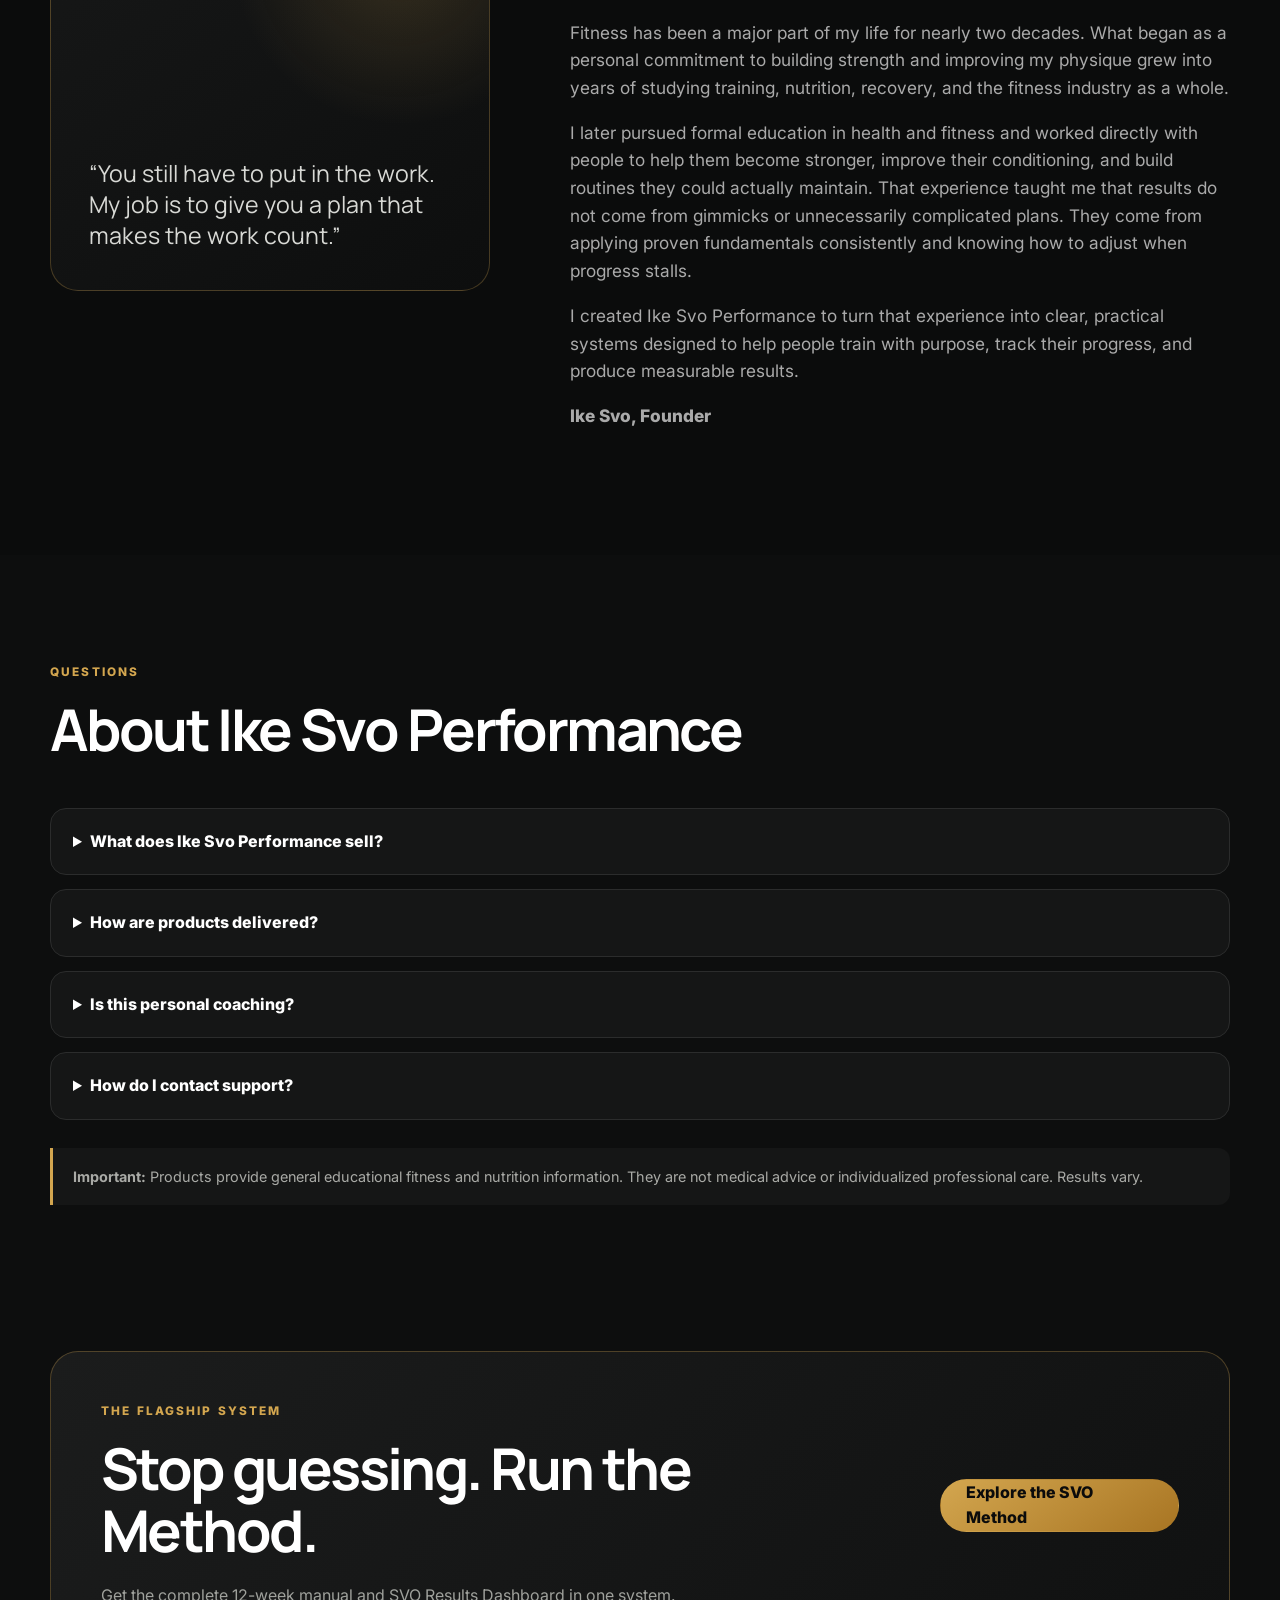
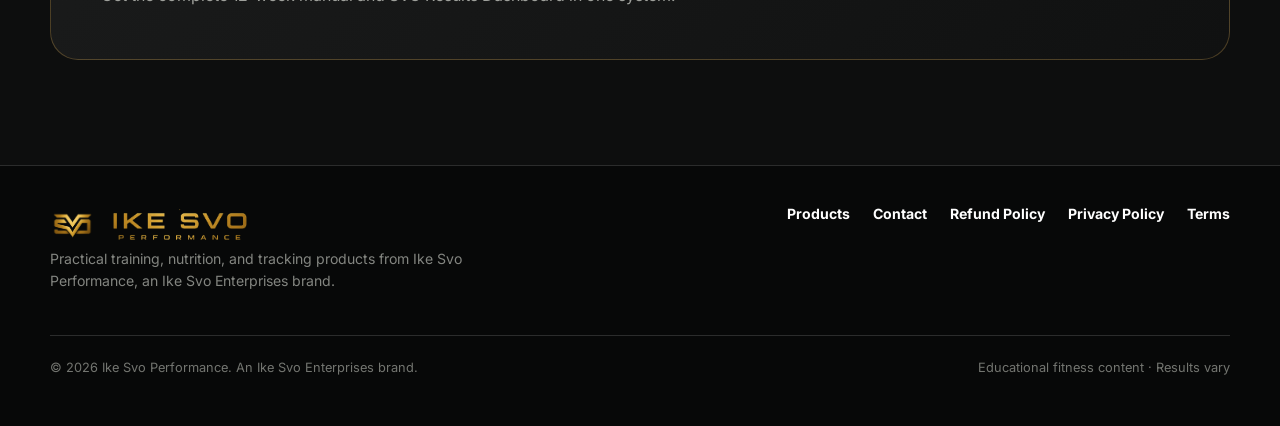
==== commit 859c7a79: "Add official SVO logo across website" ====
--- a/brand-home.html
+++ b/brand-home.html
@@ -17,6 +17,9 @@
   <link rel="preconnect" href="https://fonts.googleapis.com">
   <link rel="preconnect" href="https://fonts.gstatic.com" crossorigin>
   <link href="https://fonts.googleapis.com/css2?family=Inter:wght@400;500;600;700;800&family=Manrope:wght@600;700;800&display=swap" rel="stylesheet">
+  <link rel="icon" href="favicon.ico" sizes="any">
+  <link rel="icon" type="image/png" href="svo-favicon-32.png" sizes="32x32">
+  <link rel="apple-touch-icon" href="svo-app-icon-192.png">
   <link rel="stylesheet" href="styles.css">
 </head>
 <body>
@@ -31,8 +34,8 @@
   <header class="site-header">
     <div class="container nav-wrap">
       <a class="brand" href="#top" aria-label="Ike Svo Performance home">
-        <span class="brand-mark">IS</span>
-        <span><strong>Ike Svo</strong><small>PERFORMANCE</small></span>
+        <img class="brand-logo-mark" src="svo-logo-mark.png" alt="" width="45" height="45">
+        <img class="brand-logo-wordmark" src="svo-logo-wordmark.png" alt="" width="148" height="37">
       </a>
       <button class="menu-toggle" type="button" aria-label="Open menu" aria-expanded="false">☰</button>
       <nav class="nav-links" aria-label="Primary navigation">
@@ -316,9 +319,9 @@
     <div class="container">
       <div class="footer-top">
         <div>
-          <a class="brand" href="#top">
-            <span class="brand-mark">IS</span>
-            <span><strong>Ike Svo</strong><small>PERFORMANCE</small></span>
+          <a class="brand" href="#top" aria-label="Ike Svo Performance home">
+            <img class="brand-logo-mark" src="svo-logo-mark.png" alt="" width="45" height="45" loading="lazy">
+            <img class="brand-logo-wordmark" src="svo-logo-wordmark.png" alt="" width="148" height="37" loading="lazy">
           </a>
           <p class="footer-copy">
             Practical training, nutrition, and tracking products from Ike Svo Performance,
--- a/styles.css
+++ b/styles.css
@@ -77,18 +77,18 @@
   backdrop-filter: blur(14px);
 }
 .nav-wrap { min-height: 76px; display: flex; align-items: center; justify-content: space-between; }
-.brand { display: flex; align-items: center; gap: 12px; }
-.brand-mark {
-  width: 42px; height: 42px; display: grid; place-items: center;
-  border-radius: 12px;
-  background: linear-gradient(145deg, var(--gold), #8c631d);
-  color: #0b0b0b;
-  font-family: "Manrope", sans-serif;
-  font-weight: 800;
-}
-.brand > span:last-child { display: flex; flex-direction: column; line-height: 1.05; }
-.brand strong { font-family: "Manrope", sans-serif; font-size: 1rem; }
-.brand small { color: var(--gold); font-size: .64rem; letter-spacing: .22em; }
+.brand { display: flex; align-items: center; gap: 11px; flex-shrink: 0; }
+.brand-logo-mark {
+  width: 45px;
+  height: 45px;
+  flex: 0 0 45px;
+  object-fit: contain;
+}
+.brand-logo-wordmark {
+  width: 148px;
+  height: auto;
+  object-fit: contain;
+}
 .nav-links { display: flex; align-items: center; gap: 27px; font-size: .9rem; font-weight: 700; }
 .nav-links a:hover { color: var(--gold); }
 .nav-cta { padding: 10px 17px; border: 1px solid var(--gold); border-radius: 999px; }
@@ -401,6 +401,9 @@
 }
 @media (max-width: 650px) {
   .container, .policy-shell { width: min(calc(100% - 28px), var(--max)); }
+  .brand { gap: 8px; }
+  .brand-logo-mark { width: 39px; height: 39px; flex-basis: 39px; }
+  .brand-logo-wordmark { width: 119px; }
   .launch-inner { min-height: 50px; flex-wrap: wrap; gap: 4px 9px; padding: 7px 0; font-size: .76rem; }
   .nav-links { top: 126px; }
   .hero { min-height: auto; padding: 68px 0 73px; }
@@ -421,6 +424,7 @@
 @media (max-width: 650px) {
   .simple-nav { gap: 10px; font-size: .78rem; }
   .simple-nav .nav-cta { padding: 8px 11px; }
+  .compact-nav-wrap .brand-logo-wordmark { display: none; }
 }
 
 
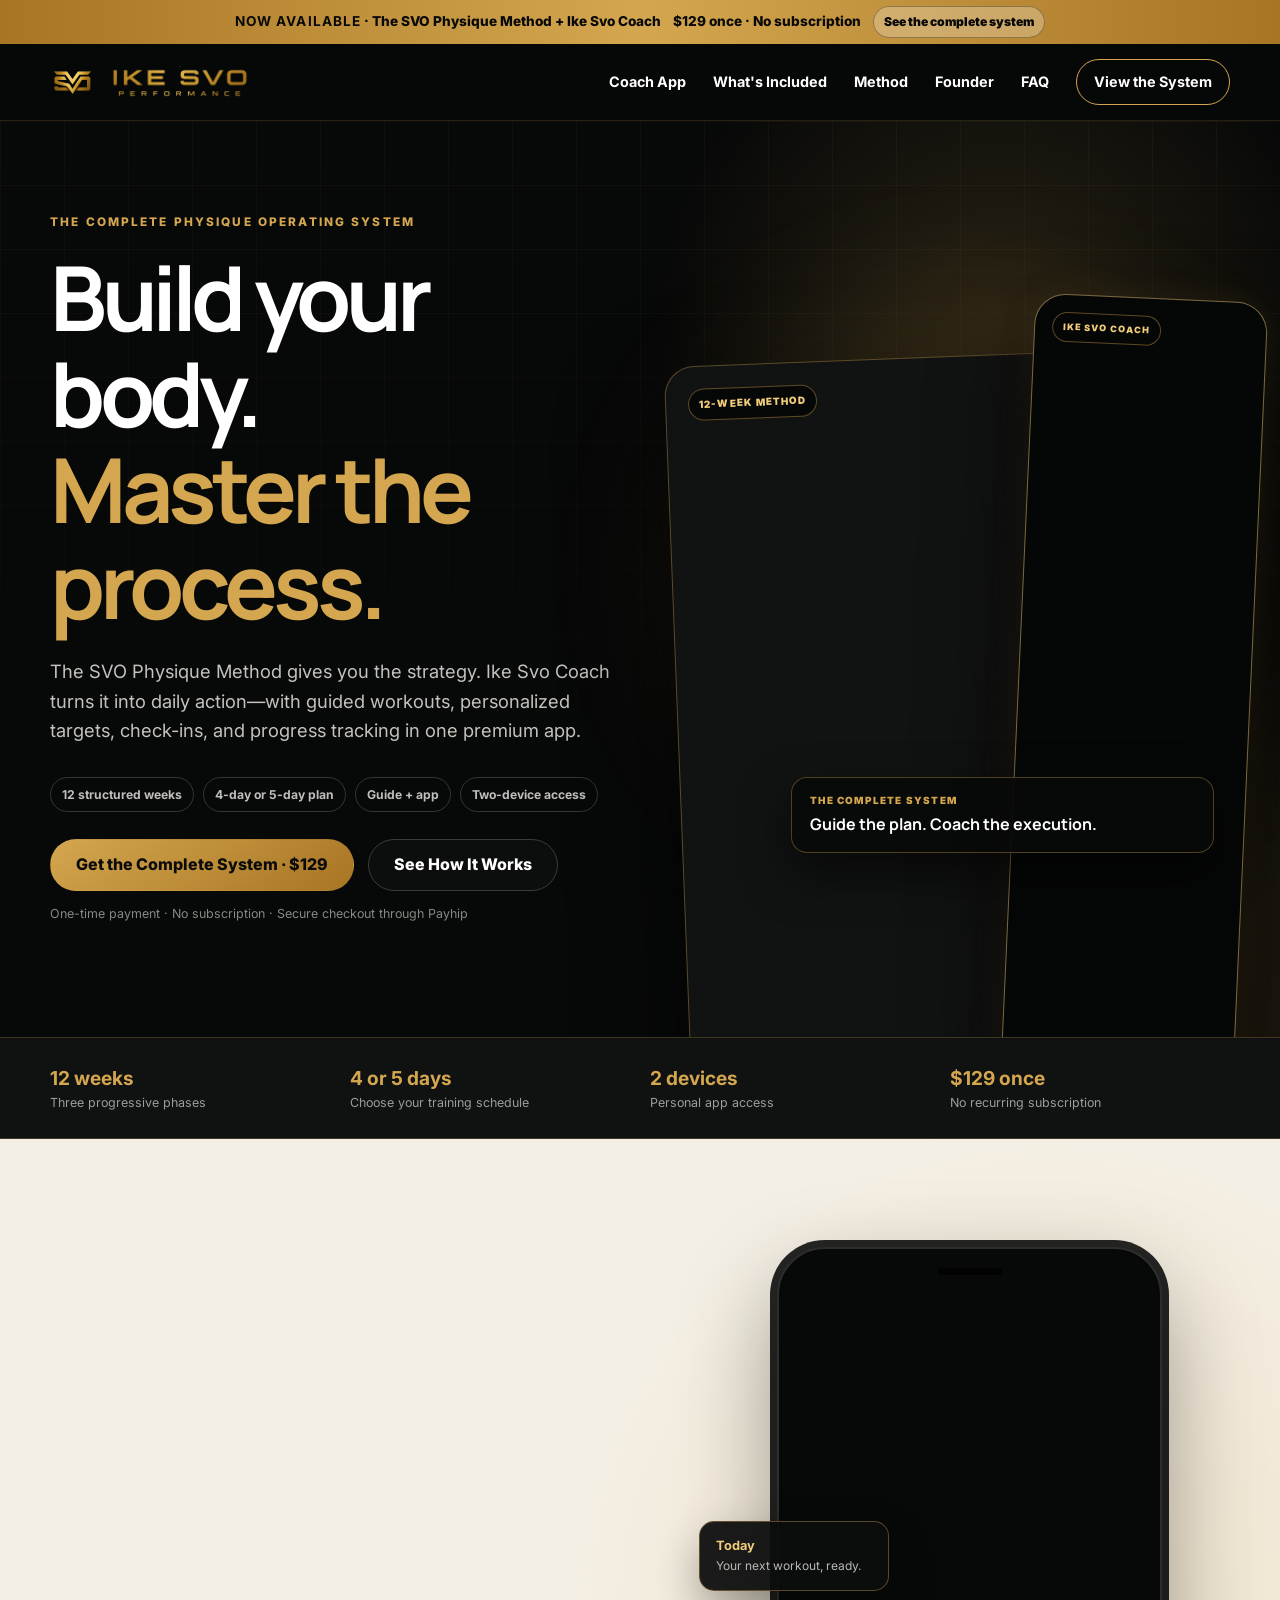
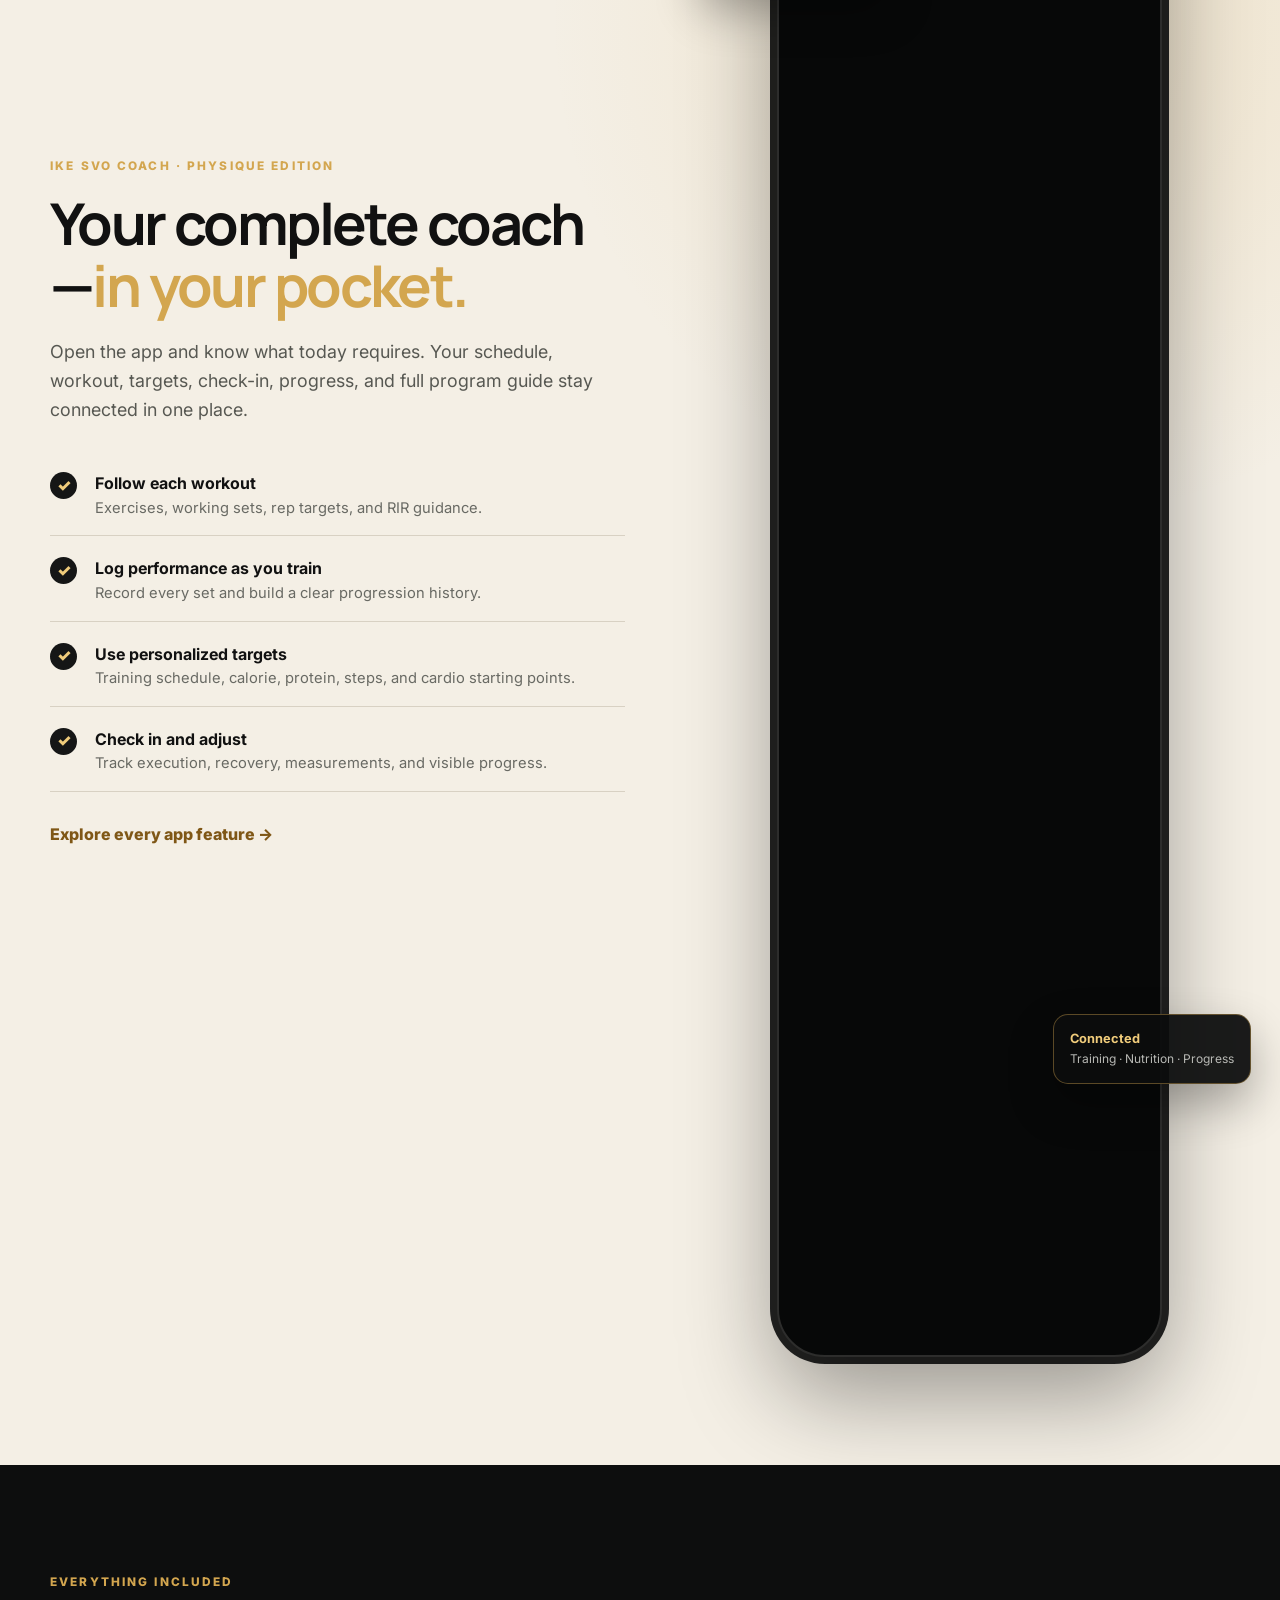
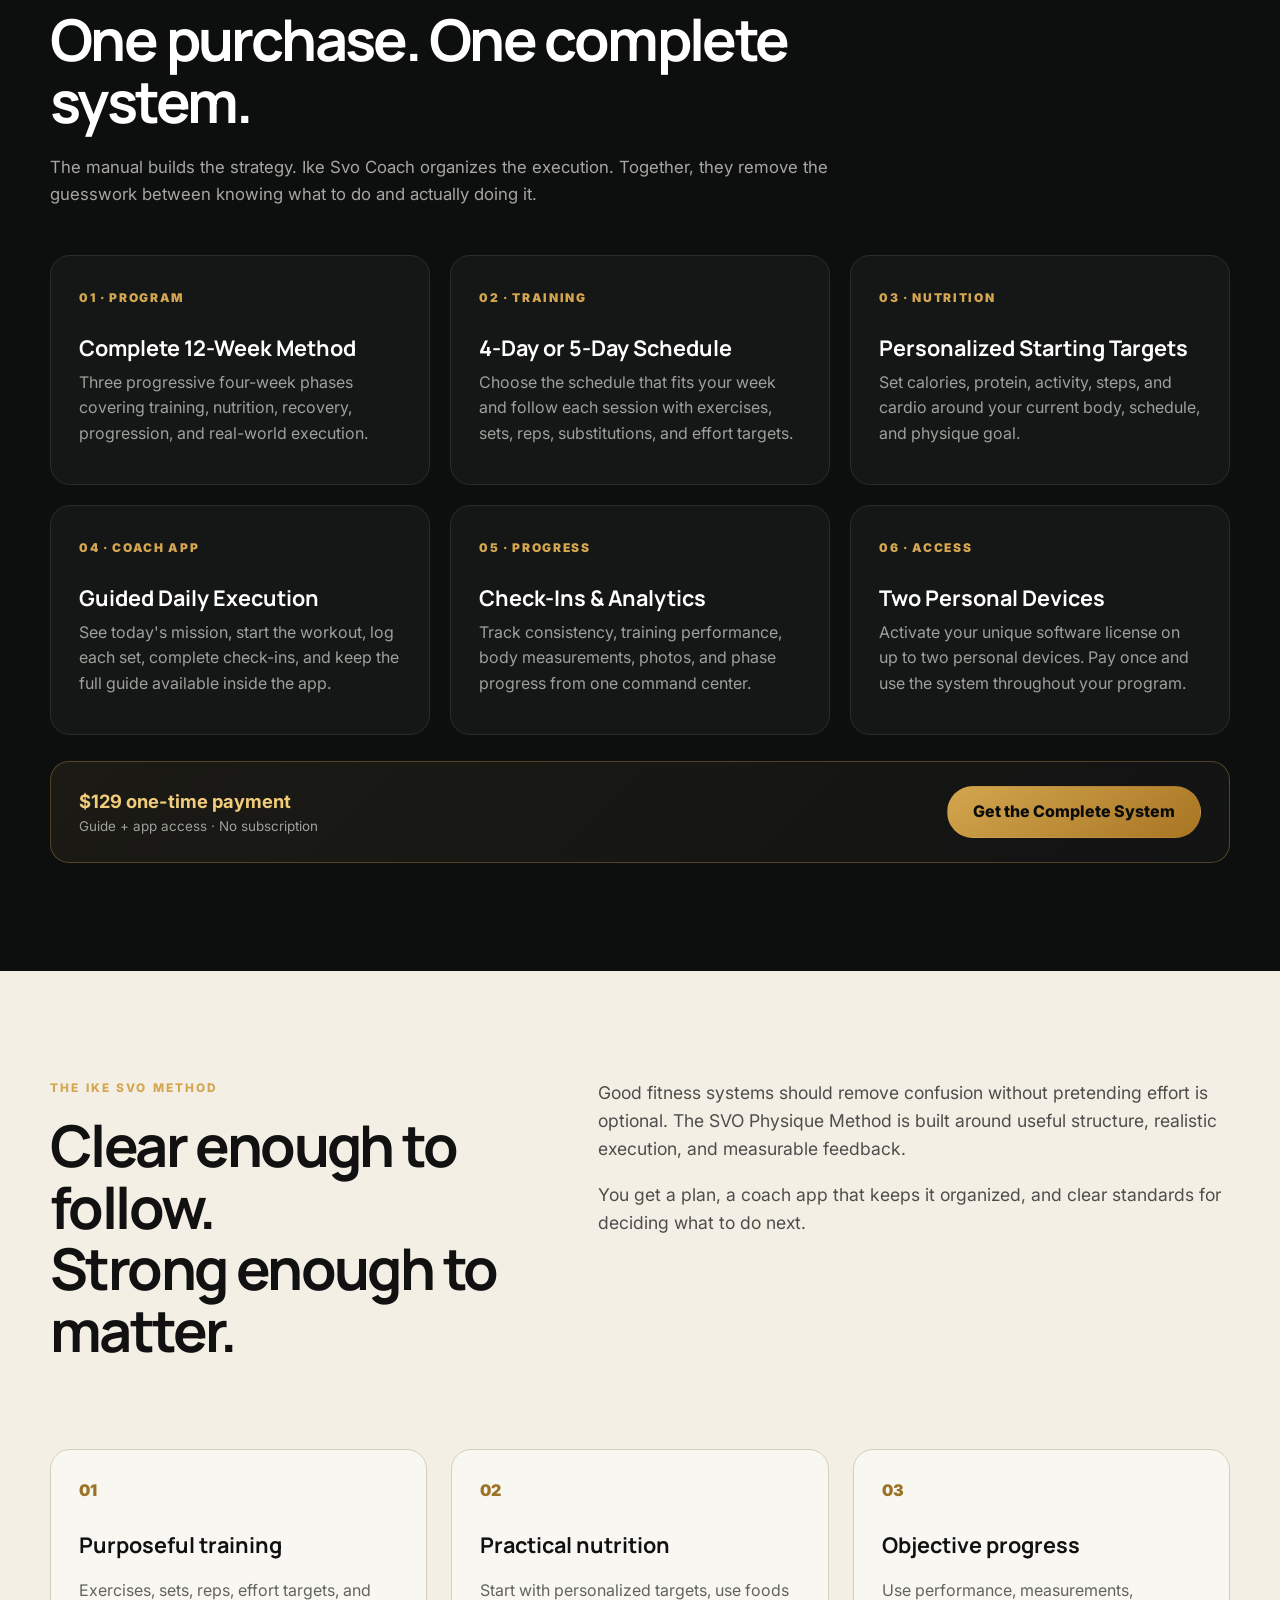
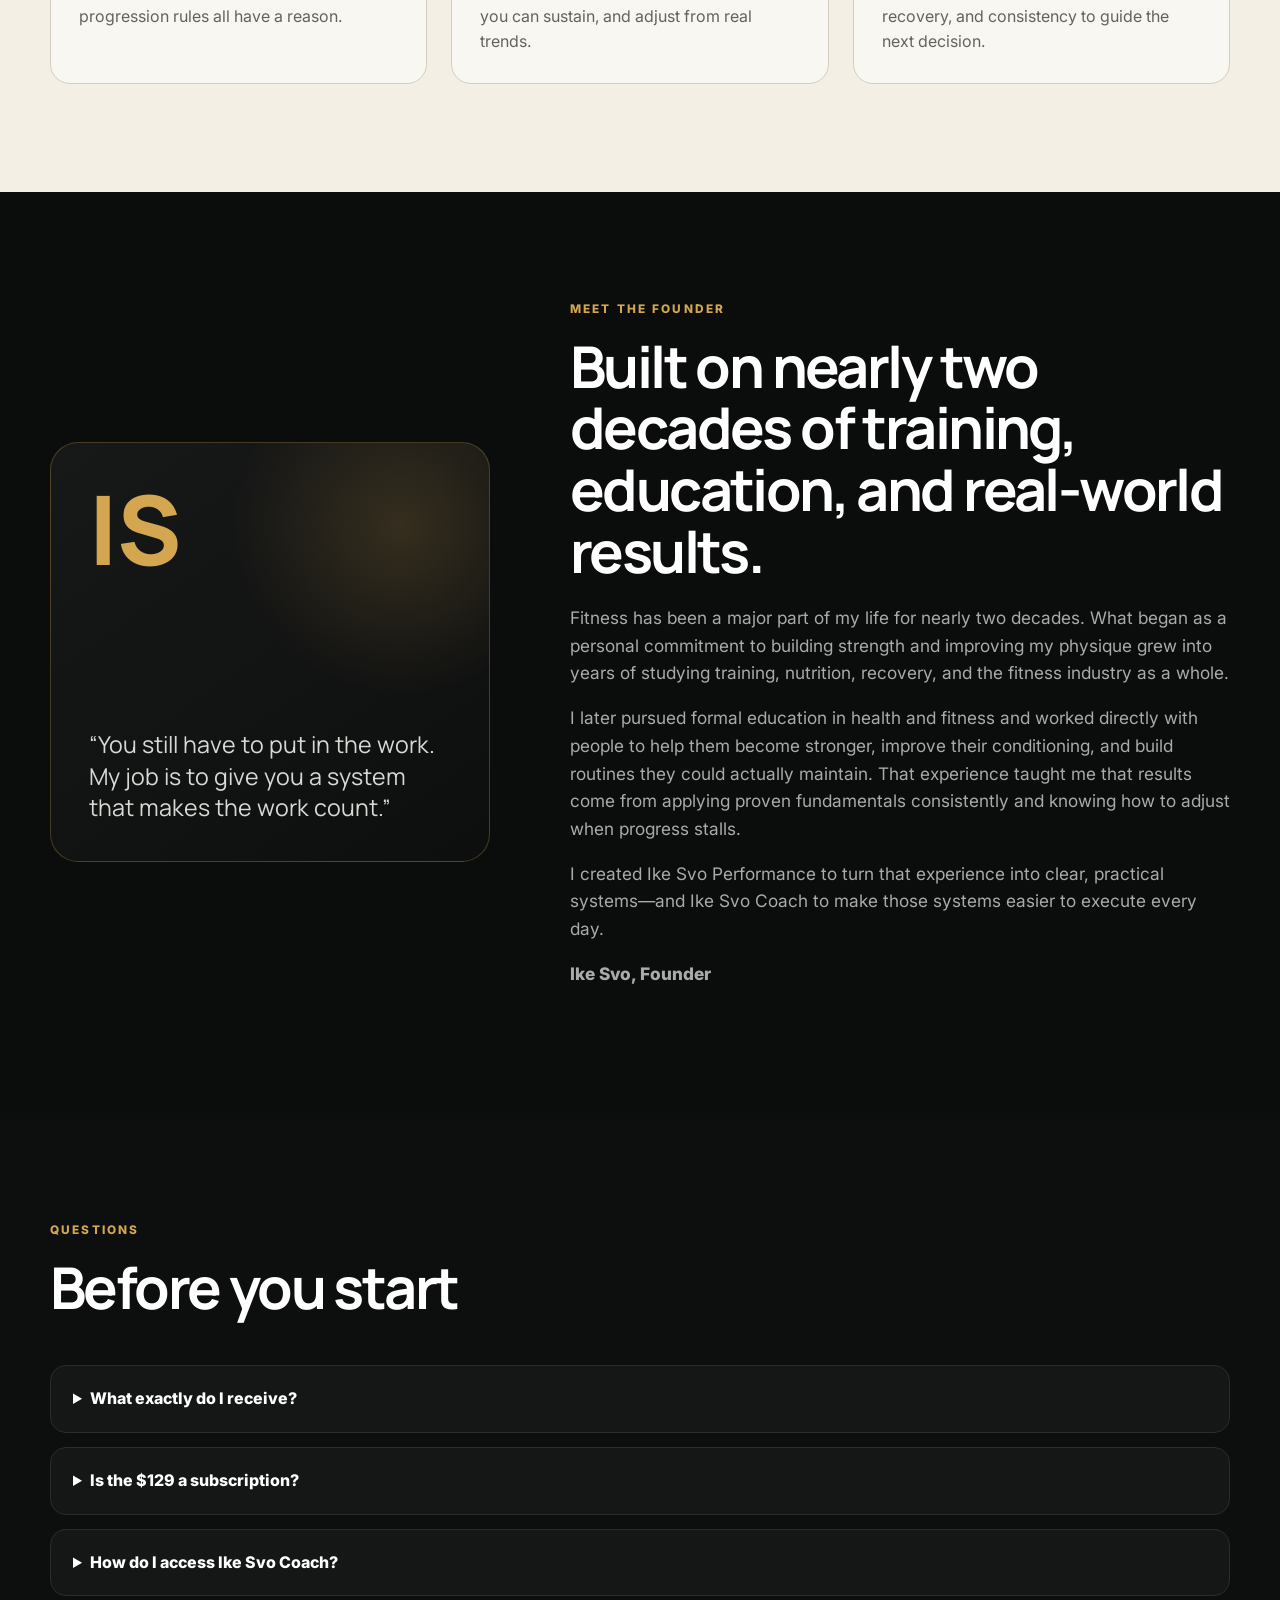
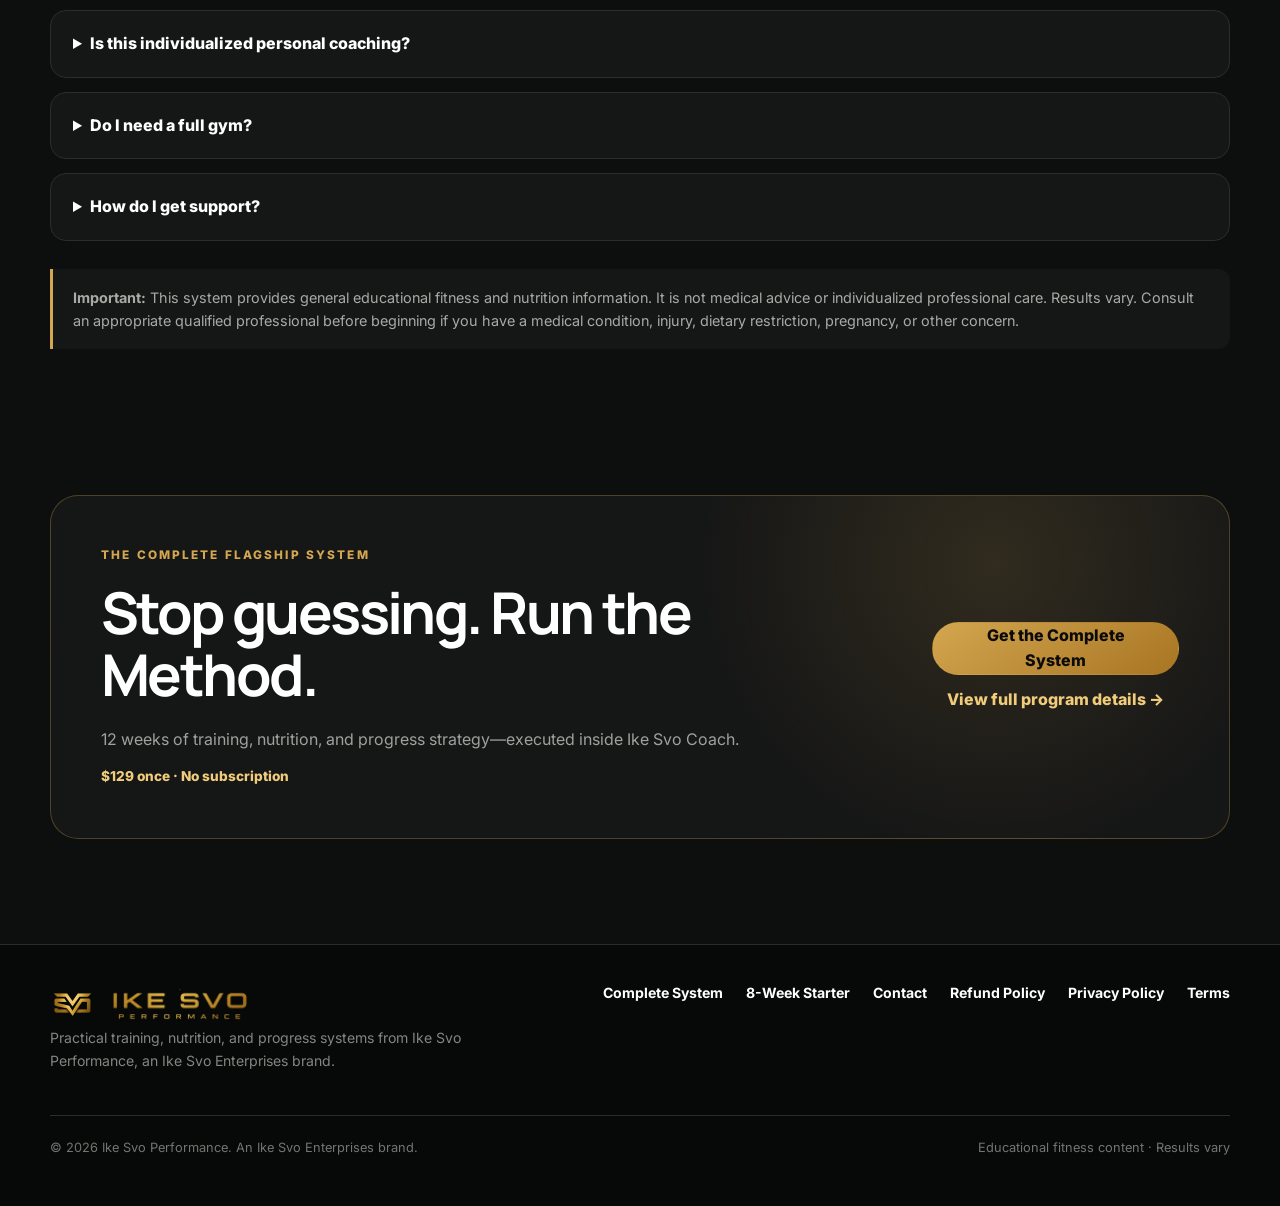
==== commit f248fadb: "Launch SVO Physique Method + Ike Svo Coach" ====
--- a/brand-home.html
+++ b/brand-home.html
@@ -3,347 +3,15 @@
 <head>
   <meta charset="UTF-8">
   <meta name="viewport" content="width=device-width, initial-scale=1.0">
-  <meta name="description" content="Ike Svo Performance creates clear, practical fitness systems for training, nutrition, and measurable progress.">
-  <meta property="og:type" content="website">
-  <meta property="og:title" content="Ike Svo Performance | Build Your Body. Master the Process.">
-  <meta property="og:description" content="Explore the 12-week SVO Physique Method: training, nutrition, optimization, and the interactive Results Dashboard in one complete system.">
-  <meta property="og:url" content="https://ike-svo-performance.netlify.app/">
-  <meta property="og:image" content="https://ike-svo-performance.netlify.app/svo-physique-method-cover.jpg">
-  <meta property="og:image:width" content="1254">
-  <meta property="og:image:height" content="1254">
-  <meta property="og:image:alt" content="The SVO Physique Method 12-week complete system cover">
-  <meta name="twitter:card" content="summary_large_image">
-  <title>Ike Svo Performance | Training, Nutrition &amp; Progress Systems</title>
-  <link rel="preconnect" href="https://fonts.googleapis.com">
-  <link rel="preconnect" href="https://fonts.gstatic.com" crossorigin>
-  <link href="https://fonts.googleapis.com/css2?family=Inter:wght@400;500;600;700;800&family=Manrope:wght@600;700;800&display=swap" rel="stylesheet">
-  <link rel="icon" href="favicon.ico" sizes="any">
-  <link rel="icon" type="image/png" href="svo-favicon-32.png" sizes="32x32">
-  <link rel="apple-touch-icon" href="svo-app-icon-192.png">
-  <link rel="stylesheet" href="styles.css">
+  <meta name="robots" content="noindex">
+  <meta http-equiv="refresh" content="0; url=/">
+  <link rel="canonical" href="https://ike-svo-performance.netlify.app/">
+  <title>Ike Svo Performance</title>
 </head>
 <body>
-  <div class="launch-bar">
-    <div class="container launch-inner">
-      <span>New flagship release: <strong>The SVO Physique Method</strong></span>
-      <span>12 weeks · Training · Nutrition · Results Dashboard</span>
-      <a class="copy-code" href="svo-physique.html">Explore the Method</a>
-    </div>
-  </div>
-
-  <header class="site-header">
-    <div class="container nav-wrap">
-      <a class="brand" href="#top" aria-label="Ike Svo Performance home">
-        <img class="brand-logo-mark" src="svo-logo-mark.png" alt="" width="45" height="45">
-        <img class="brand-logo-wordmark" src="svo-logo-wordmark.png" alt="" width="148" height="37">
-      </a>
-      <button class="menu-toggle" type="button" aria-label="Open menu" aria-expanded="false">☰</button>
-      <nav class="nav-links" aria-label="Primary navigation">
-        <a href="#products">Products</a>
-        <a href="#method">Method</a>
-        <a href="#founder">Founder</a>
-        <a href="#faq">FAQ</a>
-        <a class="nav-cta" href="svo-physique.html">Featured Program</a>
-      </nav>
-    </div>
-  </header>
-
-  <main id="top">
-    <section class="brand-hero">
-      <div class="hero-grid-bg"></div>
-      <div class="container brand-hero-grid">
-        <div class="brand-hero-copy">
-          <div class="eyebrow">Training · Nutrition · Performance</div>
-          <h1>Build your body.<br><span>Master the process.</span></h1>
-          <p class="hero-text">
-            Ike Svo Performance creates practical fitness systems that bring structure to your
-            training, clarity to your nutrition, and purpose to the way you track progress.
-          </p>
-          <div class="hero-actions">
-            <a class="button button-gold" href="#products">Explore Products</a>
-            <a class="button button-outline" href="svo-physique.html">View Featured Program</a>
-          </div>
-          <div class="brand-values">
-            <div><strong>Structured</strong><span>Clear plans with a defined next step</span></div>
-            <div><strong>Practical</strong><span>Tools designed to work in real life</span></div>
-            <div><strong>Measurable</strong><span>Progress you can record and evaluate</span></div>
-          </div>
-        </div>
-
-        <a class="featured-visual svo-featured-visual" href="svo-physique.html" aria-label="View the SVO Physique Method">
-          <div class="featured-label">Flagship system</div>
-          <img class="svo-cover-image" src="svo-physique-method-cover.jpg" width="1254" height="1254" alt="The SVO Physique Method 12-week training, nutrition, and optimization system cover" fetchpriority="high" decoding="async">
-          <div class="featured-visual-footer">
-            <div>
-              <small>Available now</small>
-              <strong>The SVO Physique Method</strong>
-            </div>
-            <span>View →</span>
-          </div>
-        </a>
-      </div>
-    </section>
-
-    <section class="ticker" aria-label="Brand focus">
-      <div class="container ticker-inner">
-        <span>TRAIN WITH PURPOSE</span><span>•</span><span>FUEL WITH INTENTION</span><span>•</span>
-        <span>TRACK REAL PROGRESS</span>
-      </div>
-    </section>
-
-    <section class="section home-products" id="products">
-      <div class="container">
-        <div class="section-heading home-heading">
-          <div>
-            <div class="eyebrow">The product line</div>
-            <h2>Fitness systems for every stage.</h2>
-          </div>
-          <p>
-            Start with the program that matches your current goal. The lineup will expand through
-            the complete flagship system or a focused entry-level program.
-          </p>
-        </div>
-
-        <div class="store-grid">
-          <article class="store-card store-card-featured">
-            <div class="store-image-wrap svo-store-cover">
-              <span class="status-badge available">Flagship · Available now</span>
-              <img class="svo-cover-image" src="svo-physique-method-cover.jpg" width="1254" height="1254" alt="The SVO Physique Method complete 12-week system cover" loading="lazy" decoding="async">
-            </div>
-            <div class="store-card-body">
-              <div class="store-meta"><span>Complete physique system</span><strong>$129</strong></div>
-              <h3>The SVO Physique Method</h3>
-              <p>
-                A complete 12-week training, nutrition, recovery, and progress-adjustment system
-                built to help you add muscle, stay lean, and know exactly what to do next.
-              </p>
-              <ul class="store-list">
-                <li>Three progressive 4-week training phases</li>
-                <li>Build, Recomp, and Reveal nutrition tracks</li>
-                <li>Interactive Results Dashboard and decision engine</li>
-              </ul>
-              <div class="store-actions">
-                <a class="button button-gold" href="svo-physique.html">Explore the Method</a>
-                <a class="text-link" href="https://payhip.com/b/Nbuw6" target="_blank" rel="noopener">Buy now →</a>
-              </div>
-            </div>
-          </article>
-
-          <article class="store-card">
-            <div class="store-image-wrap">
-              <span class="status-badge available">Available now</span>
-              <img src="product-cover.webp" alt="8-Week Lean Muscle System cover">
-            </div>
-            <div class="store-card-body">
-              <div class="store-meta"><span>Muscle building</span><strong>$49</strong></div>
-              <h3>8-Week Lean Muscle System</h3>
-              <p>
-                A complete four-day training plan with progressive overload guidance,
-                personalized calorie and macro targets, and mobile-friendly trackers.
-              </p>
-              <ul class="store-list">
-                <li>8 weeks of structured training</li>
-                <li>Personalized nutrition calculator</li>
-                <li>Workout and weekly progress tracking</li>
-              </ul>
-              <div class="store-actions">
-                <a class="button button-gold" href="lean-muscle.html">View Program</a>
-                <a class="text-link" href="https://payhip.com/b/Aejir" target="_blank" rel="noopener">Buy now →</a>
-              </div>
-            </div>
-          </article>
-
-          <article class="store-card">
-            <div class="coming-visual">
-              <span class="status-badge">Coming soon</span>
-              <span class="product-number">03</span>
-              <div><small>Beginner training</small><strong>FOUNDATION</strong></div>
-            </div>
-            <div class="store-card-body">
-              <div class="store-meta"><span>Beginner fitness</span><strong>Coming soon</strong></div>
-              <h3>6-Week Fitness Foundation</h3>
-              <p>
-                A beginner-friendly system for building strength, confidence, and a sustainable
-                training routine with gym and home options.
-              </p>
-            </div>
-          </article>
-
-          <article class="store-card">
-            <div class="coming-visual">
-              <span class="status-badge">Coming soon</span>
-              <span class="product-number">04</span>
-              <div><small>Nutrition system</small><strong>BLUEPRINT</strong></div>
-            </div>
-            <div class="store-card-body">
-              <div class="store-meta"><span>Nutrition</span><strong>Coming soon</strong></div>
-              <h3>Simple Nutrition Blueprint</h3>
-              <p>
-                A standalone guide to calorie targets, protein, meal structure, grocery planning,
-                and adjustments based on weekly trends.
-              </p>
-            </div>
-          </article>
-
-          <article class="store-card">
-            <div class="coming-visual">
-              <span class="status-badge">Coming soon</span>
-              <span class="product-number">05</span>
-              <div><small>Complete system</small><strong>TRANSFORM</strong></div>
-            </div>
-            <div class="store-card-body">
-              <div class="store-meta"><span>Training + nutrition</span><strong>Coming soon</strong></div>
-              <h3>Complete Transformation Bundle</h3>
-              <p>
-                A combined training, nutrition, and tracking system for customers who want the
-                full Ike Svo Performance framework in one package.
-              </p>
-            </div>
-          </article>
-        </div>
-      </div>
-    </section>
-
-    <section class="section home-feature" id="method">
-      <div class="container">
-        <div class="two-column">
-          <div>
-            <div class="eyebrow">The Ike Svo method</div>
-            <h2>Clear enough to follow.<br>Strong enough to matter.</h2>
-          </div>
-          <div class="approach-copy">
-            <p>
-              Good fitness products should remove confusion without pretending effort is optional.
-              Every Ike Svo Performance system is built around useful structure, realistic execution,
-              and measurable feedback.
-            </p>
-            <p>
-              You get a plan, a way to track it, and clear guidance for deciding what to do next.
-            </p>
-          </div>
-        </div>
-
-        <div class="pillars-grid">
-          <article>
-            <span>01</span>
-            <h3>Purposeful training</h3>
-            <p>Exercises, sets, reps, effort targets, and progression rules should all have a reason.</p>
-          </article>
-          <article>
-            <span>02</span>
-            <h3>Practical nutrition</h3>
-            <p>Start with calculated targets, use foods you can sustain, and adjust from real trends.</p>
-          </article>
-          <article>
-            <span>03</span>
-            <h3>Objective tracking</h3>
-            <p>Use performance, body measurements, recovery, and consistency to guide decisions.</p>
-          </article>
-        </div>
-      </div>
-    </section>
-
-    <section class="section founder-section" id="founder">
-      <div class="container founder-grid">
-        <div class="founder-card">
-          <div class="founder-monogram">IS</div>
-          <blockquote>“You still have to put in the work. My job is to give you a plan that makes the work count.”</blockquote>
-        </div>
-        <div class="founder-copy">
-          <div class="eyebrow">Meet the founder</div>
-          <h2>Built on nearly two decades of training, education, and real-world results.</h2>
-          <p>
-            Fitness has been a major part of my life for nearly two decades. What began as a personal
-            commitment to building strength and improving my physique grew into years of studying training,
-            nutrition, recovery, and the fitness industry as a whole.
-          </p>
-          <p>
-            I later pursued formal education in health and fitness and worked directly with people to help
-            them become stronger, improve their conditioning, and build routines they could actually maintain.
-            That experience taught me that results do not come from gimmicks or unnecessarily complicated plans.
-            They come from applying proven fundamentals consistently and knowing how to adjust when progress stalls.
-          </p>
-          <p>
-            I created Ike Svo Performance to turn that experience into clear, practical systems designed to
-            help people train with purpose, track their progress, and produce measurable results.
-          </p>
-          <p class="founder-signoff">Ike Svo, Founder</p>
-        </div>
-      </div>
-    </section>
-
-    <section class="section faq-section" id="faq">
-      <div class="container">
-        <div class="section-heading">
-          <div class="eyebrow">Questions</div>
-          <h2>About Ike Svo Performance</h2>
-        </div>
-        <div class="faq-list">
-          <details>
-            <summary>What does Ike Svo Performance sell?</summary>
-            <p>Self-guided digital fitness products focused on resistance training, nutrition organization, and progress tracking. The SVO Physique Method is the complete flagship system; the 8-Week Lean Muscle System is the focused starter option.</p>
-          </details>
-          <details>
-            <summary>How are products delivered?</summary>
-            <p>Available products are purchased and delivered digitally through Payhip. Download access appears after checkout and is also sent to the email used for the order.</p>
-          </details>
-          <details>
-            <summary>Is this personal coaching?</summary>
-            <p>No. Products are self-guided educational resources and do not include individualized coaching, medical care, physical therapy, or dietetic services.</p>
-          </details>
-          <details>
-            <summary>How do I contact support?</summary>
-            <p>Email <a href="mailto:hello@ikesvoenterprises.com">hello@ikesvoenterprises.com</a> and include your order email when asking about a purchase.</p>
-          </details>
-        </div>
-        <div class="disclaimer">
-          <strong>Important:</strong> Products provide general educational fitness and nutrition information.
-          They are not medical advice or individualized professional care. Results vary.
-        </div>
-      </div>
-    </section>
-
-    <section class="cta-section">
-      <div class="container cta-card">
-        <div>
-          <div class="eyebrow">The flagship system</div>
-          <h2>Stop guessing. Run the Method.</h2>
-          <p>Get the complete 12-week manual and SVO Results Dashboard in one system.</p>
-        </div>
-        <a class="button button-gold" href="svo-physique.html">Explore the SVO Method</a>
-      </div>
-    </section>
+  <main>
+    <h1>Ike Svo Performance</h1>
+    <p>This page has moved to the <a href="/">Ike Svo Performance homepage</a>.</p>
   </main>
-
-  <footer>
-    <div class="container">
-      <div class="footer-top">
-        <div>
-          <a class="brand" href="#top" aria-label="Ike Svo Performance home">
-            <img class="brand-logo-mark" src="svo-logo-mark.png" alt="" width="45" height="45" loading="lazy">
-            <img class="brand-logo-wordmark" src="svo-logo-wordmark.png" alt="" width="148" height="37" loading="lazy">
-          </a>
-          <p class="footer-copy">
-            Practical training, nutrition, and tracking products from Ike Svo Performance,
-            an Ike Svo Enterprises brand.
-          </p>
-        </div>
-        <nav class="footer-links" aria-label="Footer navigation">
-          <a href="#products">Products</a>
-          <a href="contact.html">Contact</a>
-          <a href="refund.html">Refund Policy</a>
-          <a href="privacy.html">Privacy Policy</a>
-          <a href="terms.html">Terms</a>
-        </nav>
-      </div>
-      <div class="footer-bottom">
-        <span>© <span id="year"></span> Ike Svo Performance. An Ike Svo Enterprises brand.</span>
-        <span>Educational fitness content · Results vary</span>
-      </div>
-    </div>
-  </footer>
-
-  <div class="toast" role="status" aria-live="polite"></div>
-  <script src="script.js"></script>
 </body>
 </html>
